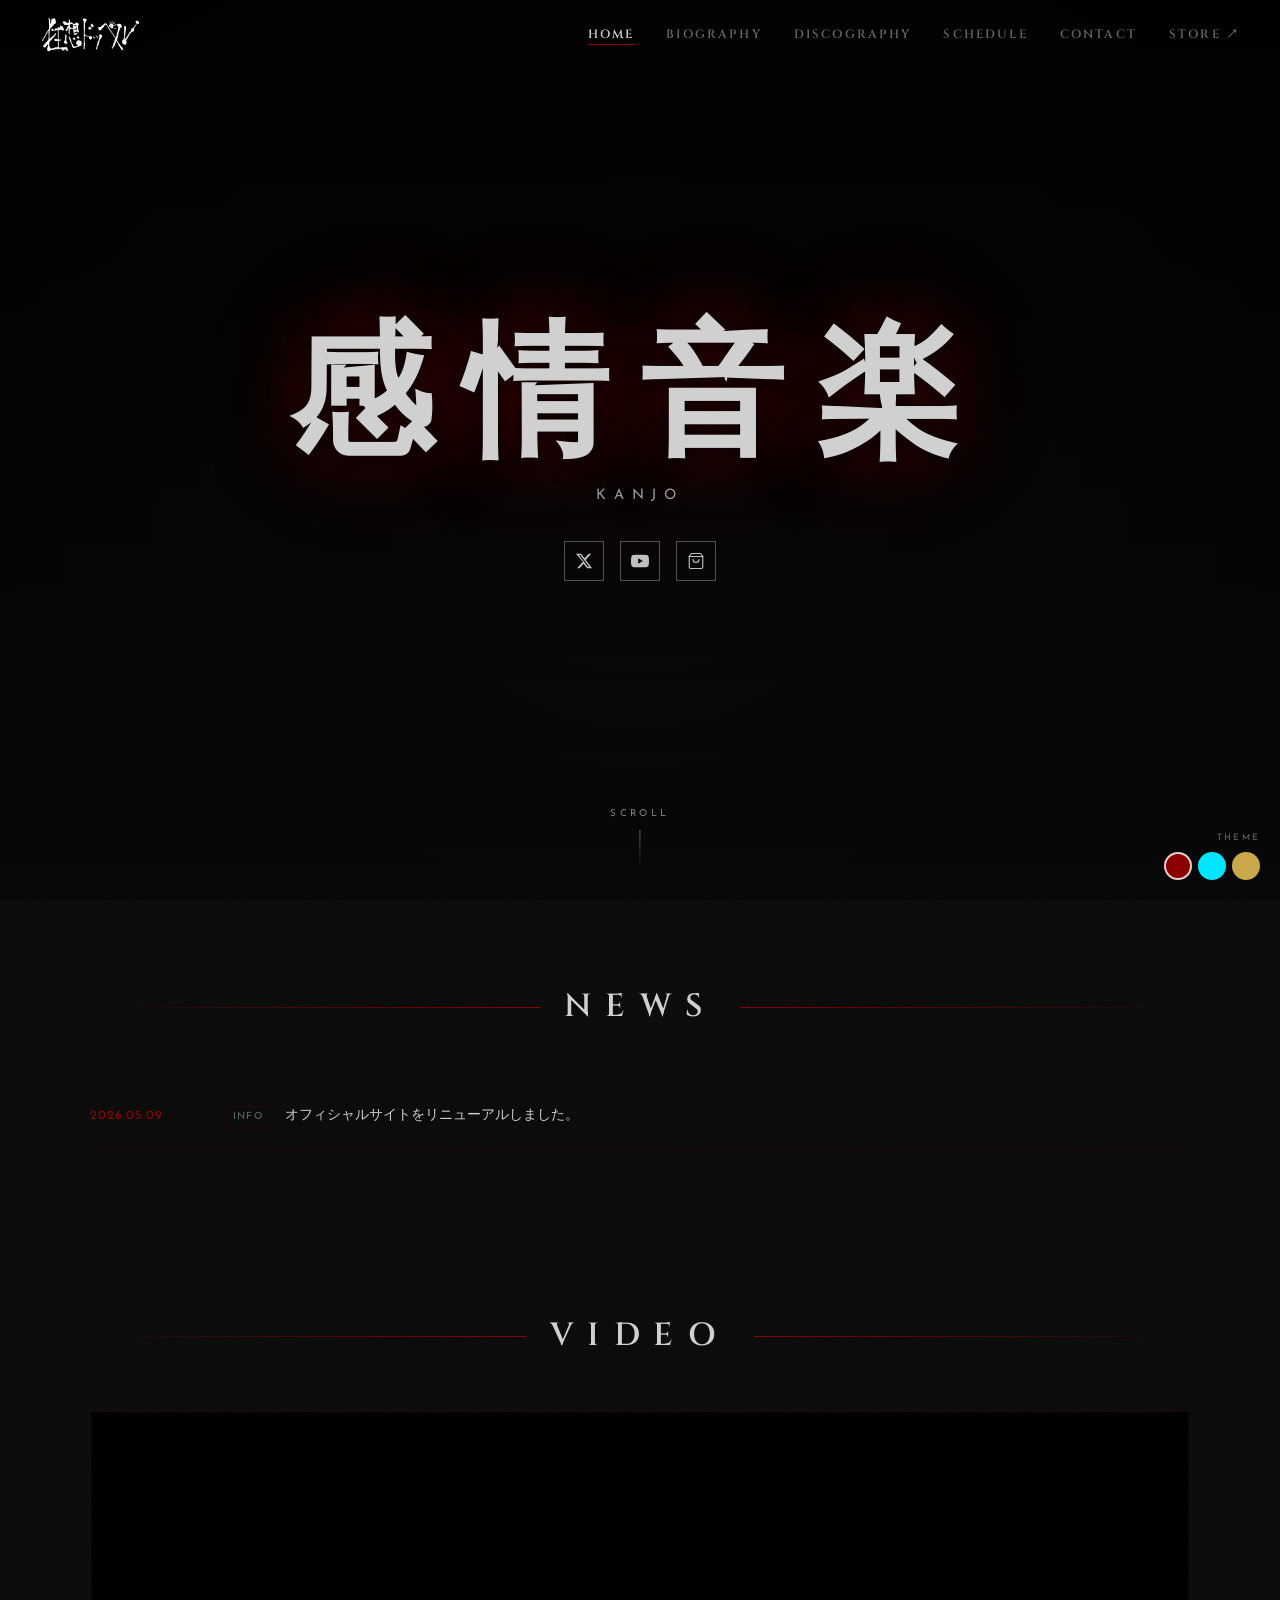
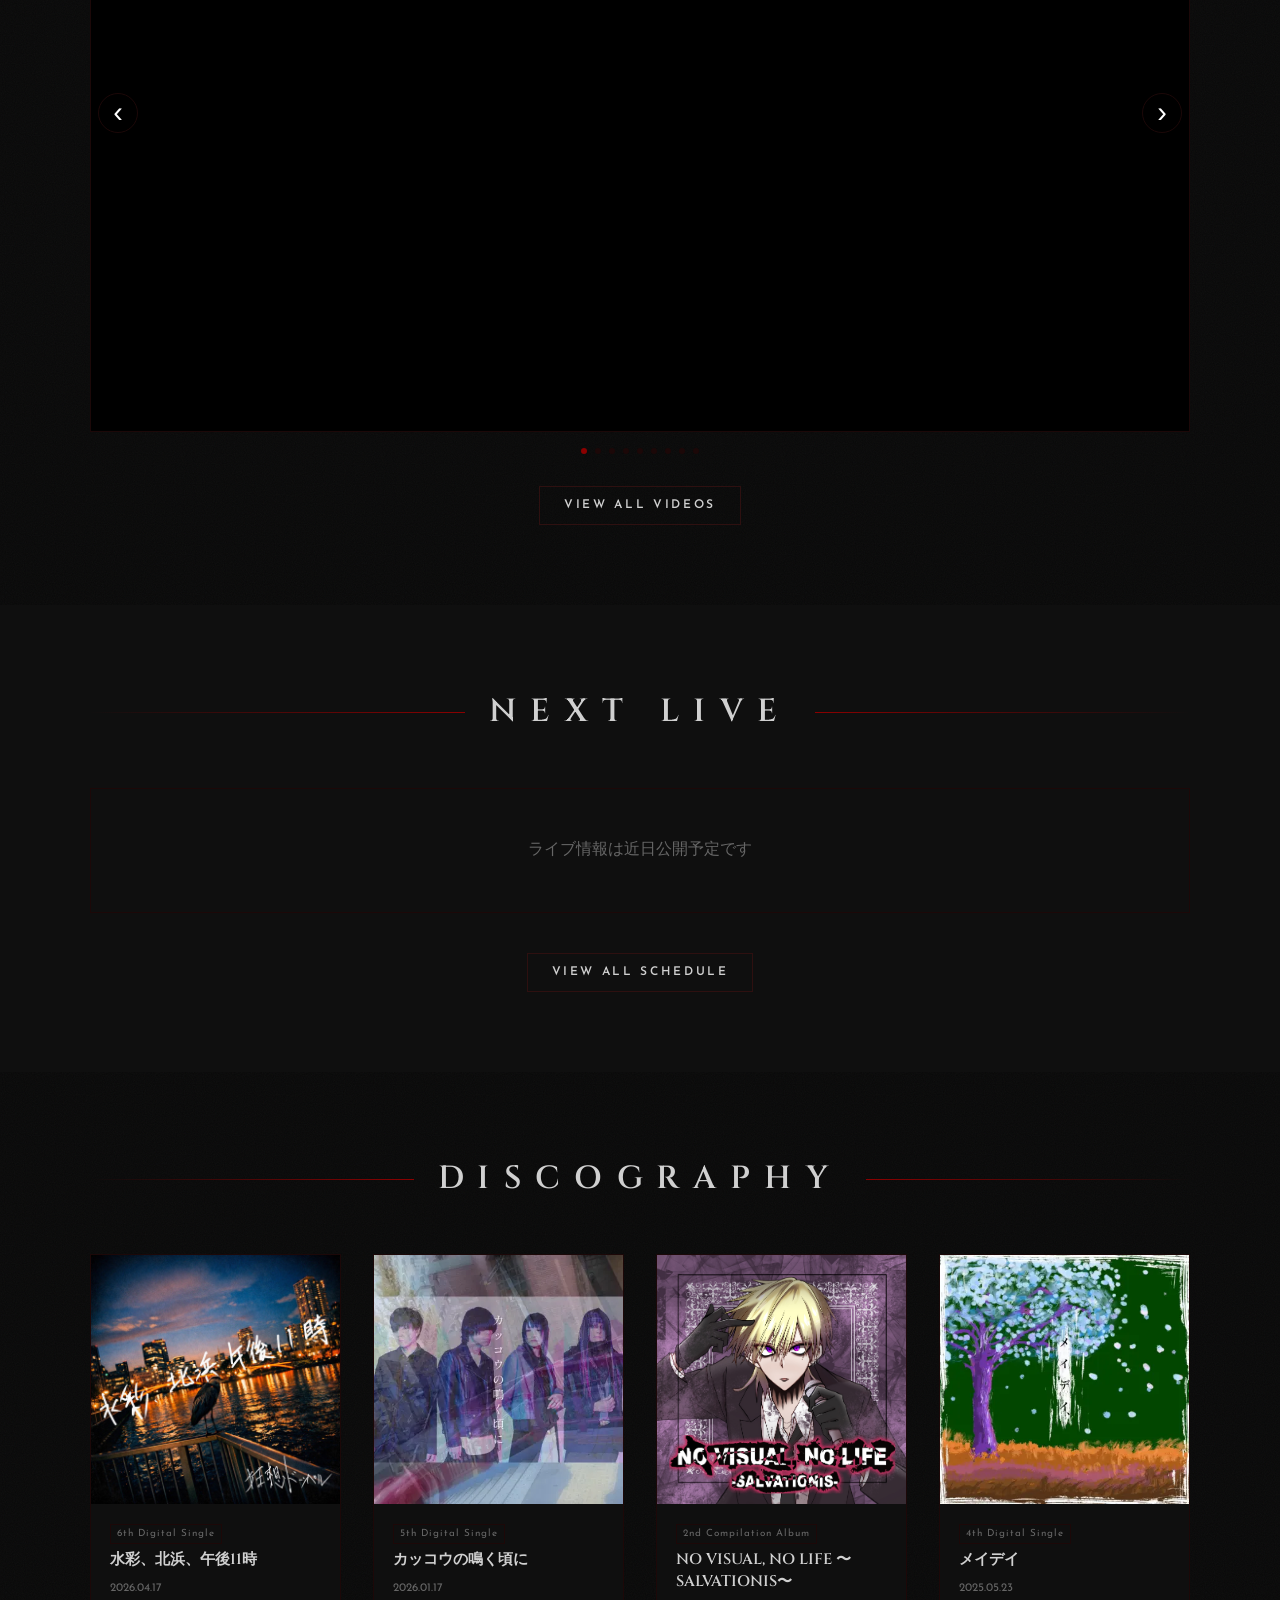
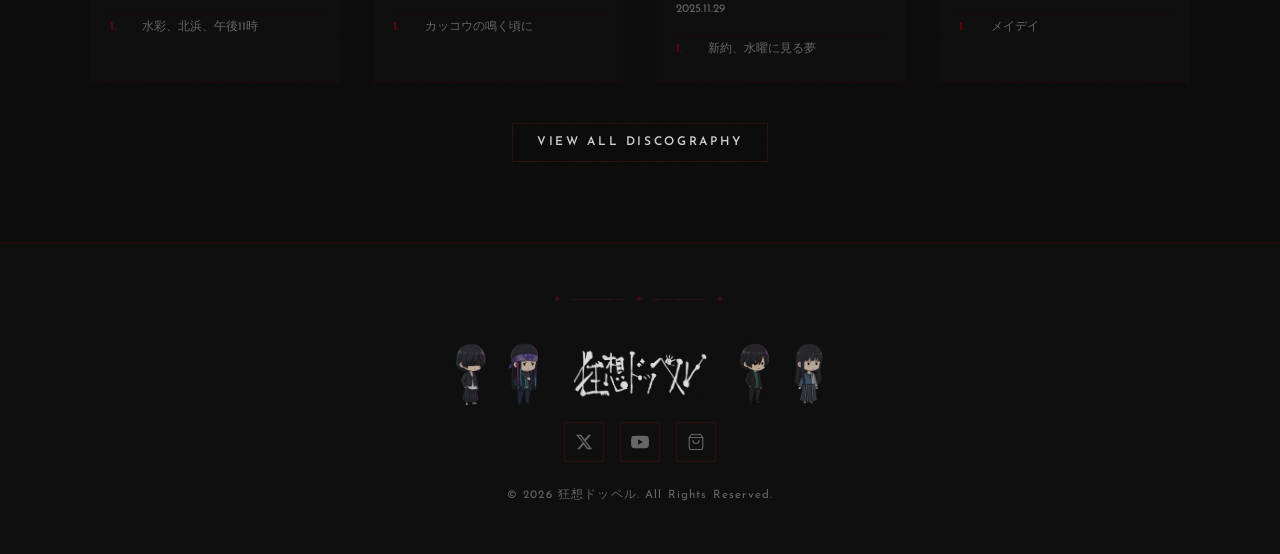
==== index.html @ 442be327 "SEO: improve meta tags, add canonical/OG/JSON-LD, create robots.txt - Improve meta description on al" ====
<!DOCTYPE html>
<html lang="ja">
<head>
  <meta charset="UTF-8">
  <meta name="viewport" content="width=device-width, initial-scale=1.0">
  <meta name="description" content="狂想ドッペル（きょうそうどっぺる）オフィシャルサイト。大阪・関西を中心に活動する感情音楽バンド。最新ライブ情報・ディスコグラフィーはこちら。">
  <title>狂想ドッペル | Official Website - 感情音楽バンド</title>
  <link rel="canonical" href="https://kyoso-doppel.com/">
  <meta property="og:title" content="狂想ドッペル | Official Website - 感情音楽バンド">
  <meta property="og:description" content="狂想ドッペル（きょうそうどっぺる）オフィシャルサイト。大阪・関西を中心に活動する感情音楽バンド。最新ライブ情報・ディスコグラフィーはこちら。">
  <meta property="og:type" content="website">
  <meta property="og:url" content="https://kyoso-doppel.com/">
  <meta property="og:image" content="https://kyoso-doppel.com/images/og-image.jpg">
  <meta property="og:locale" content="ja_JP">
  <meta property="og:site_name" content="狂想ドッペル Official Website">
  <meta name="twitter:card" content="summary_large_image">
  <meta name="twitter:title" content="狂想ドッペル | Official Website - 感情音楽バンド">
  <meta name="twitter:description" content="狂想ドッペル（きょうそうどっぺる）オフィシャルサイト。大阪・関西を中心に活動する感情音楽バンド。最新ライブ情報・ディスコグラフィーはこちら。">
  <meta name="twitter:image" content="https://kyoso-doppel.com/images/og-image.jpg">
  <meta name="twitter:site" content="@kyoso_doppel">
  <meta name="google-site-verification" content="fE000UkVXZzDQfR9ErUdTKUqdVIrj-wkFT3vL7Ywkmw">
  <script type="application/ld+json">
  {
    "@context": "https://schema.org",
    "@type": "MusicGroup",
    "name": "狂想ドッペル",
    "alternateName": "Kyoso Doppel",
    "url": "https://kyoso-doppel.com/",
    "description": "大阪・関西を中心に活動する感情音楽バンド",
    "genre": ["感情音楽", "ロック", "バンド"],
    "image": "https://kyoso-doppel.com/images/og-image.jpg",
    "sameAs": [
      "https://x.com/kyoso_doppel",
      "https://www.youtube.com/@kyoso-doppel",
      "https://dedshop.base.shop/"
    ],
    "member": [
      {
        "@type": "OrganizationRole",
        "member": { "@type": "Person", "name": "ハルタ コウヘイ" },
        "roleName": "Vocals"
      },
      {
        "@type": "OrganizationRole",
        "member": { "@type": "Person", "name": "I.N.O" },
        "roleName": "Guitar"
      },
      {
        "@type": "OrganizationRole",
        "member": { "@type": "Person", "name": "那々" },
        "roleName": "Bass"
      },
      {
        "@type": "OrganizationRole",
        "member": { "@type": "Person", "name": "Riku" },
        "roleName": "Drums"
      }
    ]
  }
  </script>
  <!--
    ■ テーマ変更方法
      下の <link id="theme-stylesheet"> の href を変更してください
      Theme A ゴシック(赤):   css/theme-gothic.css
      Theme B サイバー(青):   css/theme-cyber.css
      Theme C エレガント(金): css/theme-elegant.css
      ※ 右下の●●●ボタンでもプレビューできます（確認後は削除可）
  -->
  <link rel="stylesheet" href="css/base.css">
  <link rel="stylesheet" href="css/theme-gothic.css" id="theme-stylesheet">
</head>
<body>

  <!-- ナビゲーション -->
  <header class="site-header">
    <nav class="nav">
      <div class="nav__logo">
        <a href="index.html">
          <img src="images/logo/logo.png" alt="狂想ドッペル" class="nav__logo-img">
        </a>
      </div>
      <button class="nav__toggle" aria-label="メニューを開く">
        <span></span><span></span><span></span>
      </button>
      <ul class="nav__menu">
        <li><a href="index.html"            class="nav__link">HOME</a></li>
        <li><a href="biography.html"        class="nav__link">BIOGRAPHY</a></li>
        <li><a href="discography.html"      class="nav__link">DISCOGRAPHY</a></li>
        <li><a href="schedule.html"         class="nav__link">SCHEDULE</a></li>
        <li><a href="contact.html"          class="nav__link">CONTACT</a></li>
        <li><a href="https://dedshop.base.shop/" class="nav__link" target="_blank" rel="noopener">STORE ↗</a></li>
      </ul>
    </nav>
  </header>

  <!-- モバイルメニュー -->
  <div id="nav-overlay" class="nav__overlay">
    <a href="index.html"            class="nav__link">HOME</a>
    <a href="biography.html"        class="nav__link">BIOGRAPHY</a>
    <a href="discography.html"      class="nav__link">DISCOGRAPHY</a>
    <a href="schedule.html"         class="nav__link">SCHEDULE</a>
    <a href="contact.html"          class="nav__link">CONTACT</a>
    <a href="https://dedshop.base.shop/" class="nav__link" target="_blank" rel="noopener">STORE ↗</a>
  </div>

  <main>

    <section class="hero">
      <div class="hero__bg" style="--hero-gradient-opacity: 0.7;">
        <!-- ★ ヒーロー動画: images/video/ に hero.mp4 を配置すると自動再生されます -->
        <video class="hero__video"
               autoplay muted loop playsinline>
          <source src="images/video/hero.mp4" type="video/mp4">
        </video>
      </div>
      <div class="hero__content">
        <h1 class="hero__title">感情音楽</h1>
        <p class="hero__subtitle">KANJO</p>
        <div class="hero__sns">
          <a href="https://x.com/kyoso_doppel" target="_blank" rel="noopener" class="sns-link" aria-label="X (Twitter)">
            <svg xmlns="http://www.w3.org/2000/svg" viewBox="0 0 24 24" fill="currentColor">
              <path d="M18.244 2.25h3.308l-7.227 8.26 8.502 11.24H16.17l-4.714-6.231-5.401 6.231H2.747l7.73-8.835L1.254 2.25H8.08l4.713 6.231zm-1.161 17.52h1.833L7.084 4.126H5.117z"/>
            </svg>
          </a>
          <a href="https://www.youtube.com/@kyoso-doppel" target="_blank" rel="noopener" class="sns-link" aria-label="YouTube">
            <svg xmlns="http://www.w3.org/2000/svg" viewBox="0 0 24 24" fill="currentColor">
              <path d="M23.498 6.186a3.016 3.016 0 00-2.122-2.136C19.505 3.545 12 3.545 12 3.545s-7.505 0-9.377.505A3.017 3.017 0 00.502 6.186C0 8.07 0 12 0 12s0 3.93.502 5.814a3.016 3.016 0 002.122 2.136c1.871.505 9.376.505 9.376.505s7.505 0 9.377-.505a3.015 3.015 0 002.122-2.136C24 15.93 24 12 24 12s0-3.93-.502-5.814zM9.545 15.568V8.432L15.818 12l-6.273 3.568z"/>
            </svg>
          </a>
          <a href="https://dedshop.base.shop/" target="_blank" rel="noopener" class="sns-link" aria-label="STORE">
            <svg xmlns="http://www.w3.org/2000/svg" viewBox="0 0 24 24" fill="none" stroke="currentColor" stroke-width="1.5" stroke-linecap="round" stroke-linejoin="round">
              <path d="M6 2L3 6v14a2 2 0 002 2h14a2 2 0 002-2V6l-3-4z"/><line x1="3" y1="6" x2="21" y2="6"/><path d="M16 10a4 4 0 01-8 0"/>
            </svg>
          </a>
        </div>
      </div>
      <div class="hero__scroll" aria-hidden="true">
        <span>SCROLL</span>
        <div class="hero__scroll-line"></div>
      </div>
    </section>

    <!-- NEWS -->
    <section class="section news">
      <div class="container">
        <h2 class="section__title">NEWS</h2>
        <div class="news__list">
          <!-- ニュース追加: 下のブロックをコピーして追記してください -->
          <div class="news__item fade-in">
            <div class="news__date">2026.05.09</div>
            <div>
              <span class="news__category">INFO</span>
              <span class="news__text">オフィシャルサイトをリニューアルしました。</span>
            </div>
          </div>
          <!-- /ニュース -->
        </div>
      </div>
    </section>

    <!-- VIDEO -->
    <section class="section">
      <div class="container">
        <h2 class="section__title">VIDEO</h2>
        <div id="home-video-content"></div>
      </div>
    </section>

    <!-- NEXT LIVE -->
    <section class="section" style="background:var(--color-bg-2)">
      <div class="container">
        <h2 class="section__title">NEXT LIVE</h2>
        <div id="next-live-content">
          <div class="next-live__empty">読み込み中...</div>
        </div>
        <div style="text-align:center;margin-top:2.5rem">
          <a href="schedule.html" class="btn btn--outline">VIEW ALL SCHEDULE</a>
        </div>
      </div>
    </section>

    <!-- DISCOGRAPHY -->
    <section class="section" id="home-disc-section">
      <div class="container">
        <h2 class="section__title">DISCOGRAPHY</h2>
        <div id="home-discography-content"></div>
      </div>
    </section>

  </main>

  <!-- フッター -->
  <footer class="site-footer">
    <div class="container">
      <div class="footer__logo-row">
        <div class="footer__members-left">
          <img src="images/icon/Vo.png" alt="ハルタ コウヘイ" class="footer__member-icon">
          <img src="images/icon/Gu.png" alt="I.N.O" class="footer__member-icon">
        </div>
        <div class="footer__logo">
          <a href="index.html">
            <img src="images/logo/logo.png" alt="狂想ドッペル" class="footer__logo-img">
          </a>
        </div>
        <div class="footer__members-right">
          <img src="images/icon/Ba.png" alt="那々" class="footer__member-icon">
          <img src="images/icon/Dr.png" alt="Riku" class="footer__member-icon">
        </div>
      </div>
      <div class="footer__sns">
        <a href="https://x.com/kyoso_doppel" target="_blank" rel="noopener" class="sns-link" aria-label="X (Twitter)">
          <svg xmlns="http://www.w3.org/2000/svg" viewBox="0 0 24 24" fill="currentColor">
            <path d="M18.244 2.25h3.308l-7.227 8.26 8.502 11.24H16.17l-4.714-6.231-5.401 6.231H2.747l7.73-8.835L1.254 2.25H8.08l4.713 6.231zm-1.161 17.52h1.833L7.084 4.126H5.117z"/>
          </svg>
        </a>
        <a href="https://www.youtube.com/@kyoso-doppel" target="_blank" rel="noopener" class="sns-link" aria-label="YouTube">
          <svg xmlns="http://www.w3.org/2000/svg" viewBox="0 0 24 24" fill="currentColor">
            <path d="M23.498 6.186a3.016 3.016 0 00-2.122-2.136C19.505 3.545 12 3.545 12 3.545s-7.505 0-9.377.505A3.017 3.017 0 00.502 6.186C0 8.07 0 12 0 12s0 3.93.502 5.814a3.016 3.016 0 002.122 2.136c1.871.505 9.376.505 9.376.505s7.505 0 9.377-.505a3.015 3.015 0 002.122-2.136C24 15.93 24 12 24 12s0-3.93-.502-5.814zM9.545 15.568V8.432L15.818 12l-6.273 3.568z"/>
          </svg>
        </a>
        <a href="https://dedshop.base.shop/" target="_blank" rel="noopener" class="sns-link" aria-label="STORE">
          <svg xmlns="http://www.w3.org/2000/svg" viewBox="0 0 24 24" fill="none" stroke="currentColor" stroke-width="1.5" stroke-linecap="round" stroke-linejoin="round">
            <path d="M6 2L3 6v14a2 2 0 002 2h14a2 2 0 002-2V6l-3-4z"/><line x1="3" y1="6" x2="21" y2="6"/><path d="M16 10a4 4 0 01-8 0"/>
          </svg>
        </a>
      </div>
      <p class="footer__copy">&copy; 2026 狂想ドッペル. All Rights Reserved.</p>
    </div>
  </footer>

  <!-- テーマ切替（確認用 / 本番では削除可） -->
  <div class="theme-switcher" title="テーマプレビュー切替">
    <div class="theme-switcher__label">THEME</div>
    <div class="theme-switcher__buttons">
      <button class="theme-btn theme-btn--gothic active" data-theme="gothic"  title="A: Gothic"></button>
      <button class="theme-btn theme-btn--cyber"         data-theme="cyber"   title="B: Cyber"></button>
      <button class="theme-btn theme-btn--elegant"       data-theme="elegant" title="C: Elegant"></button>
    </div>
  </div>

  <!-- フライヤー拡大表示 -->
  <div class="lightbox" id="lightbox" role="dialog" aria-modal="true" aria-label="フライヤー拡大">
    <button class="lightbox__close" id="lightbox-close" aria-label="閉じる">&times;</button>
    <img class="lightbox__img" id="lightbox-img" src="" alt="フライヤー">
  </div>

  <script src="data/config.js"></script>
  <script src="data/schedule.js"></script>
  <script src="data/discography.js"></script>
  <script src="js/main.js"></script>
  <script src="js/schedule.js"></script>
  <script src="js/discography.js"></script>
  <script src="js/home.js"></script>
</body>
</html>
---- css/base.css ----
/* ==========================================
   BASE CSS — Structure & Layout
   色・フォントはtheme-*.cssで定義
   ========================================== */

*, *::before, *::after { box-sizing: border-box; margin: 0; padding: 0; }

html { scroll-behavior: smooth; font-size: 16px; }

body {
  font-family: var(--font-body);
  background-color: var(--color-bg);
  color: var(--color-text);
  line-height: 1.7;
  min-height: 100vh;
  overflow-x: hidden;
}

img { max-width: 100%; height: auto; display: block; }
a { color: inherit; text-decoration: none; }
ul { list-style: none; }

/* ---- Layout ---- */
.container { width: 90%; max-width: 1100px; margin-inline: auto; }
.section { padding: 80px 0; }

/* ---- Fade-in animation ---- */
.fade-in { opacity: 0; transform: translateY(20px); transition: opacity 0.6s ease, transform 0.6s ease; }
.fade-in.visible { opacity: 1; transform: translateY(0); }

/* ---- Navigation ---- */
.site-header {
  position: fixed; top: 0; left: 0; width: 100%; z-index: 100;
  transition: background-color 0.4s ease, border-color 0.4s ease;
}
.site-header.scrolled {
  background-color: var(--color-nav-bg);
  backdrop-filter: blur(12px);
  -webkit-backdrop-filter: blur(12px);
  border-bottom: 1px solid var(--color-border);
}

.nav {
  display: flex; align-items: center; justify-content: space-between;
  height: 70px; padding: 0 40px;
}

.nav__logo a {
  font-family: var(--font-heading);
  font-size: 1.3rem;
  font-weight: var(--font-heading-weight, 700);
  color: var(--color-text);
  letter-spacing: 0.12em;
  transition: color 0.3s;
  display: flex; align-items: center;
}
.nav__logo a:hover { color: var(--color-accent); }

/* ロゴ画像 (images/logo/logo.png を配置すると自動適用) */
.nav__logo-img {
  height: 38px; width: auto; display: block;
  transition: opacity 0.3s;
  filter: var(--logo-filter, none);
}
.nav__logo a:hover .nav__logo-img { opacity: 0.8; }

.footer__logo-img {
  height: 52px; width: auto;
  display: block; margin-inline: auto;
  filter: var(--logo-filter, none);
  opacity: 0.85;
  transition: opacity 0.3s;
}
.footer__logo-img:hover { opacity: 1; }

/* バイオグラフィ アー写 */
.biography__photo {
  width: 100%; max-width: 680px;
  margin: 0 auto 3.5rem;
  border: 1px solid var(--color-border);
  overflow: hidden;
  position: relative;
}
.biography__photo img { width: 100%; display: block; }

.nav__menu { display: flex; gap: 2rem; align-items: center; }

.nav__link {
  font-family: var(--font-nav, var(--font-body));
  font-size: 0.75rem;
  font-weight: 600;
  letter-spacing: 0.18em;
  text-transform: uppercase;
  color: var(--color-text-muted);
  transition: color 0.3s;
  position: relative;
  padding-bottom: 3px;
}
.nav__link::after {
  content: ''; position: absolute; bottom: 0; left: 0;
  width: 0; height: 1px;
  background-color: var(--color-accent);
  transition: width 0.3s ease;
}
.nav__link:hover,
.nav__link.active { color: var(--color-text); }
.nav__link:hover::after,
.nav__link.active::after { width: 100%; }

/* Hamburger */
.nav__toggle {
  display: none; flex-direction: column; gap: 5px;
  background: none; border: none; cursor: pointer; padding: 8px;
}
.nav__toggle span {
  display: block; width: 24px; height: 1px;
  background-color: var(--color-text);
  transition: all 0.3s ease;
}
.nav__toggle.active span:nth-child(1) { transform: translateY(6px) rotate(45deg); }
.nav__toggle.active span:nth-child(2) { opacity: 0; }
.nav__toggle.active span:nth-child(3) { transform: translateY(-6px) rotate(-45deg); }

/* Mobile overlay */
.nav__overlay {
  display: none; position: fixed; inset: 0;
  background-color: var(--color-bg); z-index: 90;
  flex-direction: column; align-items: center; justify-content: center; gap: 2.5rem;
}
.nav__overlay.open { display: flex; }
.nav__overlay .nav__link { font-size: 1.4rem; letter-spacing: 0.25em; color: var(--color-text); }

/* ---- Hero ---- */
.hero {
  position: relative; height: 100vh; min-height: 600px;
  display: flex; align-items: center; justify-content: center; overflow: hidden;
}
/* hero__bg: グラデーションの上にアー写を重ねる。
   images/artists/hero.jpg を配置したら style属性のコメントを外してください（index.html参照）*/
.hero__bg {
  position: absolute; inset: 0;
  background-color: var(--color-bg);
  background-size: 100% auto; background-position: center top;
  background-repeat: no-repeat;
  z-index: 0;
}
/* ヒーロー動画 */
.hero__video {
  position: absolute;
  top: 0; left: 0; right: 0; bottom: 0;
  width: 100%; height: 100%;
  object-fit: cover;
  object-position: center top;
}

.hero__bg::before {
  content: ''; position: absolute; inset: 0;
  background: var(--hero-bg);  /* テーマのグラデーション（画像なし時に表示） */
  opacity: var(--hero-gradient-opacity, 1);
  z-index: 1;
}
.hero__bg::after {
  content: ''; position: absolute; inset: 0;
  background: var(--hero-overlay);
  z-index: 2;
}

.hero__content { position: relative; z-index: 3; text-align: center; }
.hero__scroll  { z-index: 3; }

.hero__title {
  font-family: var(--font-heading);
  font-size: clamp(3.5rem, 12vw, 9rem);
  font-weight: var(--font-heading-weight, 700);
  letter-spacing: var(--hero-title-spacing, 0.2em);
  line-height: 1.1; color: var(--color-text);
  margin-bottom: 0.4rem;
}
.hero__subtitle {
  font-size: clamp(0.65rem, 2vw, 0.9rem);
  letter-spacing: 0.55em; text-transform: uppercase;
  color: rgba(255,255,255,0.6); margin-bottom: 2rem;
}
.hero__sns { display: flex; gap: 1rem; justify-content: center; margin-top: 2rem; }

/* ヒーロー内のSNSアイコン: 背景の明暗によらず白系で確保 */
.hero__sns .sns-link {
  color: rgba(255,255,255,0.75);
  border-color: rgba(255,255,255,0.3);
}
.hero__sns .sns-link:hover {
  color: var(--color-accent);
  border-color: var(--color-accent);
}

.hero__scroll {
  position: absolute; bottom: 30px; left: 50%; transform: translateX(-50%);
  display: flex; flex-direction: column; align-items: center; gap: 8px;
  color: rgba(255,255,255,0.5); font-size: 0.6rem; letter-spacing: 0.35em; text-transform: uppercase;
}
.hero__scroll-line {
  width: 1px; height: 40px;
  background: linear-gradient(to bottom, var(--color-text-muted), transparent);
  animation: scrollLine 1.6s ease-in-out infinite;
}
@keyframes scrollLine {
  0%, 100% { opacity: 1; transform: scaleY(1) translateY(0); }
  50% { opacity: 0.2; transform: scaleY(0.4) translateY(-10px); }
}

/* ---- Page Hero (sub pages) ---- */
.page-hero {
  height: 40vh; min-height: 280px;
  display: flex; align-items: flex-end; padding-bottom: 40px;
  position: relative; overflow: hidden;
}
.page-hero__bg {
  position: absolute; inset: 0; z-index: 0;
  background-color: var(--color-bg);
  background-size: cover; background-position: center top;
}
.page-hero__bg::before {
  content: ''; position: absolute; inset: 0;
  background: var(--hero-bg); opacity: var(--hero-gradient-opacity, 1);
}
.page-hero__bg::after { content: ''; position: absolute; inset: 0; background: var(--hero-overlay); }
.page-hero__content {
  position: relative; z-index: 1;
  width: 90%; max-width: 1100px; margin-inline: auto;
}
.page-title {
  font-family: var(--font-heading);
  font-size: clamp(2rem, 6vw, 4rem);
  font-weight: var(--font-heading-weight, 700);
  letter-spacing: 0.35em; text-transform: uppercase; color: var(--color-text);
}

/* ---- Section Titles ---- */
.section__title {
  font-family: var(--font-heading);
  font-size: clamp(1.3rem, 3.5vw, 2rem);
  font-weight: var(--font-heading-weight, 700);
  letter-spacing: var(--section-title-spacing, 0.35em);
  text-transform: uppercase; color: var(--color-text);
  margin-bottom: 3rem;
  display: flex; align-items: center; gap: 1.5rem; justify-content: center;
}
.section__title::before,
.section__title::after {
  content: ''; flex: 1; height: 1px;
  background: linear-gradient(to right, transparent, var(--color-border-light, var(--color-border)));
}
.section__title::after {
  background: linear-gradient(to left, transparent, var(--color-border-light, var(--color-border)));
}

/* ---- SNS Links ---- */
.sns-link {
  display: inline-flex; align-items: center; justify-content: center;
  width: 40px; height: 40px;
  border: 1px solid var(--color-border-light, var(--color-border));
  color: var(--color-text-muted);
  transition: all 0.3s ease;
}
.sns-link:hover { color: var(--color-accent); border-color: var(--color-accent); }
.sns-link svg { width: 18px; height: 18px; }

/* ---- Buttons ---- */
.btn {
  display: inline-block; padding: 0.7em 2em;
  font-family: var(--font-body); font-size: 0.75rem;
  font-weight: 600; letter-spacing: 0.22em; text-transform: uppercase;
  cursor: pointer; transition: all 0.3s ease; border: none;
}
.btn--accent {
  background-color: var(--color-accent); color: var(--color-btn-text, #000);
}
.btn--accent:hover {
  background-color: var(--color-accent-light, var(--color-accent));
  transform: translateY(-2px);
}
.btn--outline {
  background-color: transparent; color: var(--color-text);
  border: 1px solid var(--color-border-light, var(--color-border));
}
.btn--outline:hover {
  background-color: var(--color-accent); border-color: var(--color-accent);
  color: var(--color-btn-text, #000); transform: translateY(-2px);
}

/* ---- News ---- */
.news__list { display: flex; flex-direction: column; }
.news__item {
  display: grid; grid-template-columns: 110px 1fr;
  gap: 1.5rem; align-items: baseline;
  padding: 1.2rem 0; border-bottom: 1px solid var(--color-border);
  transition: padding-left 0.3s, border-color 0.3s;
}
.news__item:hover { padding-left: 0.5rem; border-bottom-color: var(--color-accent); }
.news__date { font-size: 0.78rem; letter-spacing: 0.08em; color: var(--color-accent); white-space: nowrap; }
.news__category {
  display: inline-block; font-size: 0.62rem; letter-spacing: 0.12em; text-transform: uppercase;
  border: 1px solid var(--color-border); padding: 2px 8px;
  color: var(--color-text-muted); margin-right: 0.5rem;
}
.news__text { font-size: 0.88rem; }

/* ---- Next Live ---- */
.next-live__card {
  border: 1px solid var(--color-border); padding: 2rem;
  background: var(--color-bg-2);
  transition: border-color 0.3s;
}
.next-live__card:hover { border-color: var(--color-accent); }
.next-live__date { font-family: var(--font-heading); font-size: 1.6rem; color: var(--color-accent); margin-bottom: 0.4rem; }
.next-live__title { font-size: 1.1rem; font-weight: 600; margin-bottom: 0.3rem; }
.next-live__venue { font-size: 0.88rem; color: var(--color-text-muted); }
.next-live__empty {
  color: var(--color-text-muted); text-align: center;
  padding: 3rem; border: 1px solid var(--color-border);
}

/* ---- Next Live Slider ---- */
.nl-slider { position: relative; overflow: hidden; max-width: 560px; margin: 0 auto; }
.nl-slider__track { display: flex; transition: transform 0.4s ease; }
.nl-slider__track .next-live__card { min-width: 100%; flex-shrink: 0; box-sizing: border-box; }
.next-live__flyer-wrap { text-align: center; margin-bottom: 1.2rem; }
.nl-slider__btn {
  position: absolute; top: 40%; transform: translateY(-50%);
  background: var(--color-bg); border: 1px solid var(--color-border);
  color: var(--color-text); font-size: 1.8rem; line-height: 1;
  width: 36px; height: 36px; border-radius: 50%;
  cursor: pointer; z-index: 2; display: flex; align-items: center; justify-content: center;
  transition: opacity 0.2s, border-color 0.2s;
}
.nl-slider__btn:hover { border-color: var(--color-accent); }
.nl-slider__btn:disabled { opacity: 1; cursor: pointer; }
.nl-slider__btn--prev { left: -18px; }
.nl-slider__btn--next { right: -18px; }
.nl-slider__dots { display: flex; justify-content: center; gap: 0.5rem; margin-top: 1.2rem; }
.nl-slider__dot { width: 6px; height: 6px; border-radius: 50%; background: var(--color-border); transition: background 0.3s; cursor: pointer; }
.nl-slider__dot.active { background: var(--color-accent); }

/* ---- Disc Home Slider (mobile only) ---- */
.dhs { display: none; position: relative; overflow: hidden; }
.dhs__track { display: flex; transition: transform 0.4s ease; }
.dhs__slide { min-width: 100%; flex-shrink: 0; box-sizing: border-box; padding: 0 0.5rem; }
.dhs__btn {
  position: absolute; top: 40%; transform: translateY(-50%);
  background: var(--color-bg); border: 1px solid var(--color-border);
  color: var(--color-text); font-size: 1.8rem; line-height: 1;
  width: 36px; height: 36px; border-radius: 50%;
  cursor: pointer; z-index: 2; display: flex; align-items: center; justify-content: center;
  transition: opacity 0.2s, border-color 0.2s;
}
.dhs__btn:hover { border-color: var(--color-accent); }
.dhs__btn--prev { left: -18px; }
.dhs__btn--next { right: -18px; }
.dhs__dots { display: flex; justify-content: center; gap: 0.5rem; margin-top: 1rem; }
.dhs__dot { width: 6px; height: 6px; border-radius: 50%; background: var(--color-border); transition: background 0.3s; cursor: pointer; }
.dhs__dot.active { background: var(--color-accent); }

/* ---- Schedule ---- */
.schedule-section { margin-bottom: 4rem; }
.schedule-section__title {
  font-size: 0.72rem; letter-spacing: 0.35em; text-transform: uppercase;
  color: var(--color-text-muted); margin-bottom: 1.5rem;
  padding-bottom: 0.5rem; border-bottom: 1px solid var(--color-border);
}
.schedule-list { display: flex; flex-direction: column; }
.schedule-year {
  font-family: var(--font-heading);
  font-size: 0.8rem; letter-spacing: 0.3em;
  color: var(--color-accent);
  padding: 1.2rem 0 0.6rem;
  margin-top: 0.5rem;
  border-top: 1px solid var(--color-border);
  position: sticky;
  top: 70px;
  z-index: 10;
  background: var(--color-bg);
}
.schedule-year:first-child { border-top: none; margin-top: 0; }
.schedule-item {
  display: grid; grid-template-columns: 90px 1fr auto;
  gap: 1.5rem; align-items: start;
  padding: 1.5rem 0; border-bottom: 1px solid var(--color-border);
  transition: background 0.3s, padding 0.3s;
}
.schedule-item:hover { background: var(--color-bg-2); padding-left: 1rem; padding-right: 1rem; margin: 0 -1rem; }
.schedule-item.past { opacity: 0.7; }

.schedule-date { text-align: center; }
.schedule-date__month { font-size: 0.65rem; letter-spacing: 0.1em; text-transform: uppercase; color: var(--color-text-muted); }
.schedule-date__day { font-family: var(--font-heading); font-size: 2.2rem; color: var(--color-accent); line-height: 1; }
.schedule-date__weekday { font-size: 0.65rem; color: var(--color-text-muted); }

.schedule-info__title { font-weight: 600; font-size: 1rem; margin-bottom: 0.25rem; }
.schedule-info__venue { font-size: 0.85rem; color: var(--color-text-muted); margin-bottom: 0.5rem; }
.schedule-info__details { font-size: 0.78rem; color: var(--color-text-muted); display: flex; flex-direction: column; gap: 0.2rem; }
.schedule-info__price { font-size: 0.78rem; color: var(--color-text-muted); margin-top: 0.25rem; }
.schedule-info__note  { font-size: 0.75rem; color: var(--color-text-muted); margin-top: 0.4rem; opacity: 0.8; }
.schedule-info__drink { font-size: 0.75rem; color: var(--color-text-muted); margin-top: 0.15rem; opacity: 0.8; }

.schedule-actions { display: flex; flex-direction: column; gap: 0.75rem; align-items: flex-end; }
.schedule-actions__btns { display: flex; flex-direction: column; gap: 0.5rem; align-items: flex-end; }
.schedule-flyer {
  width: 100px; height: auto;
  border: 1px solid var(--color-border);
  cursor: zoom-in;
  transition: transform 0.3s, border-color 0.3s;
}
.schedule-flyer:hover { transform: scale(1.05); border-color: var(--color-accent); }

.next-live__flyer {
  width: 160px; height: auto;
  float: right; margin: 0 0 1rem 1.5rem;
}

/* ---- YouTube embed ---- */
.video-embed {
  position: relative;
  width: 100%; padding-top: 56.25%; /* 16:9 */
  border: 1px solid var(--color-border);
  background: #000;
}
.video-embed iframe {
  position: absolute;
  top: 0; left: 0;
  width: 100%; height: 100%;
  border: 0;
}

/* ---- Video Slider ---- */
.video-slider { position: relative; overflow: hidden; }
.video-slider__track { display: flex; transition: transform 0.4s ease; }
.video-slider__slide { min-width: 100%; flex-shrink: 0; box-sizing: border-box; }
.video-slider__btn {
  position: absolute; top: calc(50% - 20px); transform: translateY(-50%);
  background: rgba(0,0,0,0.55); border: 1px solid var(--color-border);
  color: #fff; font-size: 1.8rem; line-height: 1;
  width: 40px; height: 40px; border-radius: 50%;
  cursor: pointer; z-index: 2;
  display: flex; align-items: center; justify-content: center;
  transition: background 0.2s;
}
.video-slider__btn:hover { background: rgba(0,0,0,0.85); }
.video-slider__btn--prev { left: 8px; }
.video-slider__btn--next { right: 8px; }
.video-slider__dots { display: flex; justify-content: center; gap: 0.5rem; margin-top: 1rem; }
.video-slider__dot { width: 6px; height: 6px; border-radius: 50%; background: var(--color-border); transition: background 0.3s; cursor: pointer; }
.video-slider__dot.active { background: var(--color-accent); }

/* ---- Lightbox ---- */
.lightbox {
  display: none;
  position: fixed; inset: 0; z-index: 200;
  background: rgba(0, 0, 0, 0.9);
  align-items: center; justify-content: center;
  cursor: zoom-out;
}
.lightbox.open { display: flex; animation: lbFadeIn 0.2s ease; }
@keyframes lbFadeIn { from { opacity: 0; } to { opacity: 1; } }

.lightbox__img {
  max-width: 90vw; max-height: 90vh;
  object-fit: contain;
  border: 1px solid var(--color-border-light, #333);
  cursor: default;
  animation: lbZoomIn 0.25s ease;
}
@keyframes lbZoomIn { from { transform: scale(0.92); opacity: 0; } to { transform: scale(1); opacity: 1; } }

.lightbox__close {
  position: absolute; top: 20px; right: 24px;
  background: none; border: none; cursor: pointer;
  color: #fff; font-size: 2rem; line-height: 1;
  opacity: 0.7; transition: opacity 0.2s;
}
.lightbox__close:hover { opacity: 1; }
.schedule-empty {
  text-align: center; padding: 3rem;
  color: var(--color-text-muted); border: 1px solid var(--color-border);
}
.ended-label { font-size: 0.68rem; letter-spacing: 0.12em; color: var(--color-text-muted); text-transform: uppercase; }

/* ---- Discography Modal ---- */
.disc-modal {
  display: none;
  position: fixed; inset: 0; z-index: 200;
  align-items: center; justify-content: center;
  padding: 20px;
}
.disc-modal.open { display: flex; }
.disc-modal__overlay {
  position: absolute; inset: 0;
  background: rgba(0,0,0,0.88);
  backdrop-filter: blur(6px);
  -webkit-backdrop-filter: blur(6px);
  cursor: pointer;
}
.disc-modal__box {
  position: relative; z-index: 1;
  background: var(--color-bg-2);
  border: 1px solid var(--color-border-light, var(--color-border));
  max-width: 760px; width: 100%;
  max-height: 90vh; overflow-y: auto;
  padding: 2.5rem;
  animation: discModalIn 0.22s ease;
}
@keyframes discModalIn {
  from { opacity: 0; transform: scale(0.96) translateY(12px); }
  to   { opacity: 1; transform: scale(1)    translateY(0); }
}
.disc-modal__close {
  position: absolute; top: 1rem; right: 1.2rem;
  background: none; border: none; cursor: pointer;
  color: var(--color-text-muted); font-size: 1.8rem; line-height: 1;
  transition: color 0.2s;
}
.disc-modal__close:hover { color: var(--color-accent); }
.disc-modal__inner {
  display: grid;
  grid-template-columns: 200px 1fr;
  gap: 2.5rem;
  align-items: start;
}
.disc-modal__cover img {
  width: 100%; display: block;
  border: 1px solid var(--color-border);
}
.disc-modal__cover-ph {
  width: 100%; aspect-ratio: 1;
  display: flex; align-items: center; justify-content: center;
  background: var(--color-bg-3, #111);
  border: 1px solid var(--color-border);
  color: var(--color-text-muted); font-size: 0.7rem; letter-spacing: 0.2em;
}
.disc-modal__label {
  font-size: 0.68rem; letter-spacing: 0.2em; text-transform: uppercase;
  color: var(--color-accent); margin-bottom: 0.6rem;
}
.disc-modal__title {
  font-family: var(--font-heading);
  font-size: clamp(1rem, 3vw, 1.5rem);
  font-weight: var(--font-heading-weight, 600);
  color: var(--color-text);
  line-height: 1.35; margin-bottom: 0.6rem;
}
.disc-modal__meta {
  font-size: 0.76rem; color: var(--color-text-muted);
  letter-spacing: 0.08em; margin-bottom: 1.5rem;
}
.disc-modal__tracks { border-top: 1px solid var(--color-border); margin-bottom: 1.5rem; }
.disc-modal__track-item {
  display: flex; gap: 0.75rem;
  padding: 0.45rem 0;
  border-bottom: 1px solid var(--color-border);
  font-size: 0.83rem; color: var(--color-text);
}
.disc-modal__track-num { color: var(--color-accent); min-width: 1.5em; text-align: right; }
.disc-modal__comment {
  font-size: 0.82rem; line-height: 1.8;
  color: var(--color-text-muted);
  border-left: 2px solid var(--color-accent);
  padding-left: 1rem;
  margin-bottom: 1.2rem;
  white-space: pre-wrap;
}
.disc-modal__links { display: flex; gap: 0.75rem; flex-wrap: wrap; }
@media (max-width: 600px) {
  .disc-modal__box { padding: 1.4rem; }
  .disc-modal__inner { grid-template-columns: 1fr; }
  .disc-modal__cover { max-width: 180px; }
}

/* カードをクリック可能に見せる */
.release-card[data-release-id] { cursor: pointer; }

/* ---- Discography ---- */
.discography-filter { display: flex; gap: 0.75rem; margin-bottom: 3rem; flex-wrap: wrap; }
.filter-btn {
  font-size: 0.72rem; letter-spacing: 0.2em; text-transform: uppercase;
  padding: 0.4em 1.2em; border: 1px solid var(--color-border);
  background: none; color: var(--color-text-muted); cursor: pointer;
  transition: all 0.3s; font-family: var(--font-body);
}
.filter-btn.active,
.filter-btn:hover { border-color: var(--color-accent); color: var(--color-accent); }

.discography-grid {
  display: grid;
  grid-template-columns: repeat(auto-fill, minmax(240px, 1fr));
  gap: 2rem;
}
.release-card {
  border: 1px solid var(--color-border); background: var(--color-bg-2);
  transition: transform 0.3s, box-shadow 0.3s, border-color 0.3s;
}
.release-card:hover {
  transform: translateY(-5px);
  box-shadow: 0 10px 30px var(--card-shadow, rgba(0,0,0,0.5));
  border-color: var(--color-accent);
}
.release-card__cover {
  width: 100%; aspect-ratio: 1;
  background: var(--color-bg-3, #1a1a1a);
  display: flex; align-items: center; justify-content: center; overflow: hidden;
}
.release-card__cover img { width: 100%; height: 100%; object-fit: cover; }
.release-card__cover-placeholder { color: var(--color-border); font-size: 0.65rem; letter-spacing: 0.12em; text-transform: uppercase; }
.release-card__body { padding: 1.2rem; }
.release-card__type { font-size: 0.62rem; letter-spacing: 0.22em; text-transform: uppercase; color: var(--color-accent); margin-bottom: 0.3rem; display: flex; align-items: center; gap: 0.6rem; }
.release-card__label { font-size: 0.62rem; letter-spacing: 0.1em; color: var(--color-text-muted); border: 1px solid var(--color-border); padding: 1px 6px; text-transform: none; }
.release-card__title { font-family: var(--font-heading); font-size: 0.95rem; font-weight: 600; margin-bottom: 0.5rem; line-height: 1.4; }
.release-card__date { font-size: 0.72rem; color: var(--color-text-muted); margin-bottom: 1rem; }
.release-card__tracks { font-size: 0.72rem; color: var(--color-text-muted); }
.release-card__track-item {
  display: flex; gap: 0.5rem; padding: 0.2rem 0; border-top: 1px solid var(--color-border);
}
.release-card__track-num { color: var(--color-accent); min-width: 1.5rem; }

/* ---- Contact ---- */
.contact-grid {
  display: grid;
  grid-template-columns: repeat(auto-fit, minmax(300px, 1fr));
  gap: 1.5rem;
  max-width: 800px;
  margin-inline: auto;
}
.contact-card {
  display: flex; align-items: center; gap: 1.5rem;
  padding: 2rem 1.8rem;
  border: 1px solid var(--color-border-light, var(--color-border));
  background: var(--color-bg-2);
  color: var(--color-text);
  text-decoration: none;
  transition: border-color 0.3s, box-shadow 0.3s, transform 0.3s;
}
.contact-card:hover {
  border-color: var(--color-accent);
  box-shadow: 0 8px 30px var(--card-shadow, rgba(0,0,0,0.4));
  transform: translateY(-4px);
  color: var(--color-text);
}
.contact-card__icon {
  flex-shrink: 0;
  width: 48px; height: 48px;
  display: flex; align-items: center; justify-content: center;
  color: var(--color-accent);
}
.contact-card__icon svg { width: 32px; height: 32px; }
.contact-card__body { flex: 1; min-width: 0; }
.contact-card__label {
  font-size: 0.68rem; letter-spacing: 0.25em; text-transform: uppercase;
  color: var(--color-accent); margin-bottom: 0.4rem;
}
.contact-card__value {
  font-family: var(--font-heading);
  font-size: 0.9rem; font-weight: 600;
  word-break: break-all; margin-bottom: 0.4rem;
}
.contact-card__note { font-size: 0.75rem; color: var(--color-text-muted); }
.contact-card__arrow {
  flex-shrink: 0;
  font-size: 1.2rem; color: var(--color-text-muted);
  transition: color 0.3s, transform 0.3s;
}
.contact-card:hover .contact-card__arrow {
  color: var(--color-accent);
  transform: translate(3px, -3px);
}

/* ---- Biography ---- */
.biography__content { max-width: 800px; margin-inline: auto; }
.biography__text { font-size: 1rem; line-height: 2.1; color: var(--color-text); white-space: pre-line; }
.biography__text + .biography__text { margin-top: 1.5rem; }
.members-grid { display: grid; grid-template-columns: repeat(auto-fill, minmax(200px, 1fr)); gap: 2rem; margin-top: 3rem; }
.member-card { text-align: center; }
.member-card__photo { width: 100%; aspect-ratio: 1; background: var(--color-bg-2); margin-bottom: 1rem; border: 1px solid var(--color-border); overflow: hidden; }
.member-card__photo img { width: 100%; height: 100%; object-fit: cover; object-position: top; }
.member-card__name { font-family: var(--font-heading); font-size: 1rem; margin-bottom: 0.25rem; }
.member-card__role { font-size: 0.72rem; letter-spacing: 0.22em; text-transform: uppercase; color: var(--color-accent); }

/* ---- News Members ---- */
.news-members { display: flex; justify-content: center; gap: 2.5rem; flex-wrap: wrap; margin-bottom: 2.5rem; }
.news-member { text-align: center; }
.news-member__icon {
  width: 80px; height: 80px;
  border-radius: 50%;
  overflow: hidden;
  margin: 0 auto 0.6rem;
  border: 2px solid var(--color-border);
  transition: border-color 0.3s;
}
.news-member__icon:hover { border-color: var(--color-accent); }
.news-member__icon img { width: 100%; height: 100%; object-fit: cover; }
.news-member__name { font-family: var(--font-heading); font-size: 0.78rem; margin-bottom: 0.15rem; }
.news-member__role { font-size: 0.62rem; letter-spacing: 0.2em; text-transform: uppercase; color: var(--color-accent); }

@media (max-width: 480px) {
  .news-members { gap: 1.2rem; }
  .news-member__icon { width: 60px; height: 60px; }
  .news-member__name { font-size: 0.68rem; }
}

/* ---- Footer ---- */
.site-footer { padding: 3rem 0; border-top: 1px solid var(--color-border); background: var(--color-bg-2); text-align: center; }
.footer__logo-row { display: flex; align-items: center; justify-content: center; gap: 1.5rem; margin-bottom: 1rem; }
.footer__members-left, .footer__members-right { display: flex; gap: 0.6rem; align-items: center; }
.footer__member-icon { width: 44px; height: 64px; border-radius: 22px; object-fit: cover; opacity: 0.75; transition: opacity 0.3s; }
.footer__member-icon:hover { opacity: 1; }
.footer__logo { font-family: var(--font-heading); font-size: 1.5rem; font-weight: var(--font-heading-weight, 700); letter-spacing: 0.2em; }
.footer__sns { display: flex; gap: 1rem; justify-content: center; margin-bottom: 1.5rem; }
.footer__copy { font-size: 0.72rem; color: var(--color-text-muted); letter-spacing: 0.1em; }

/* ---- Theme Switcher (確認用) ---- */
.theme-switcher {
  position: fixed; bottom: 20px; right: 20px; z-index: 1000;
  display: flex; flex-direction: column; gap: 6px; align-items: flex-end;
}
.theme-switcher__label { font-size: 0.55rem; letter-spacing: 0.25em; text-transform: uppercase; color: var(--color-text-muted); }
.theme-switcher__buttons { display: flex; gap: 6px; }
.theme-btn {
  width: 28px; height: 28px; border: 2px solid transparent;
  cursor: pointer; border-radius: 50%; transition: border-color 0.3s, transform 0.2s;
}
.theme-btn:hover { transform: scale(1.15); }
.theme-btn.active { border-color: rgba(255,255,255,0.8); }
.theme-btn--gothic { background: #8b0000; }
.theme-btn--cyber { background: #00e5ff; }
.theme-btn--elegant { background: #c9a84c; }

/* ---- Responsive ---- */
@media (max-width: 768px) {
  /* Nav */
  .nav { padding: 0 20px; }
  .nav__menu { display: none; }
  .nav__toggle { display: flex; }

  /* Hero: portrait画面では cover で全体を覆う */
  .hero__bg {
    background-size: cover;
    background-position: center center;
  }
  .hero__video {
    /* right/bottom をリセットして vw/vh で明示的に指定 */
    right: auto;
    bottom: auto;
    width: 100vw;
    height: 100vh;
    left: 0;
    top: 0;
    max-width: none;
    object-fit: cover;
    object-position: center center;
  }
  /* ヒーロータイトル */
  .hero__title { letter-spacing: 0.1em; }
  .hero__subtitle { letter-spacing: 0.35em; }

  /* セクション余白 */
  .section { padding: 50px 0; }
  .container { width: 92%; }

  /* セクションタイトル */
  .section__title { letter-spacing: 0.2em; margin-bottom: 2rem; }

  /* NEWS */
  .news__item { grid-template-columns: 1fr; gap: 0.4rem; }

  /* NEXT LIVE フライヤー: float解除・上部に全幅表示 */
  .next-live__flyer {
    float: none;
    width: 100%;
    max-width: 260px;
    margin: 0 auto 1.2rem;
    display: block;
  }
  .next-live__card { padding: 1.2rem; }
  .next-live__date { font-size: 1.2rem; }

  /* DISCOGRAPHY グリッド */
  .discography-grid { grid-template-columns: repeat(2, 1fr); gap: 1rem; }

  /* Schedule */
  .schedule-item { grid-template-columns: 70px 1fr; }
  .schedule-actions { grid-column: 2; flex-direction: row; align-items: flex-start; }
  .schedule-flyer { width: 120px; }

  /* NL slider フライヤー: 中央揃えを明示（float競合を!importantで確実に解消） */
  .nl-slider .next-live__flyer {
    float: none !important;
    display: block !important;
    width: 100% !important;
    max-width: 260px !important;
    margin-left: auto !important;
    margin-right: auto !important;
    margin-bottom: 1.2rem !important;
  }

  /* Biography photo */
  .biography__photo { max-width: 100%; }

  /* Theme switcher: 小さく */
  .theme-switcher { bottom: 12px; right: 12px; }
}

@media (max-width: 480px) {
  /* ヒーロー */
  .hero__title { font-size: clamp(2.8rem, 13vw, 4rem); }
  .hero__scroll { display: none; }

  /* DISCOGRAPHY: 1列（個別ページ） */
  .discography-grid { grid-template-columns: 1fr; max-width: 280px; margin-inline: auto; }

  /* HOME DISCOGRAPHY: セクションのコンテナを100%幅にしてスライダーを画面幅いっぱいに */
  #home-disc-section .container { width: 100%; padding: 0; }
  #home-disc-section .section__title { margin-left: 4vw; margin-right: 4vw; }
  #home-discography-content .dhs {
    display: block;
    width: 100%;
    margin: 0;
  }
  #home-discography-content .dhs__grid { display: none; }
  #home-discography-content .dhs .dhs__slide {
    width: 100vw;
    min-width: 0;
    flex-shrink: 0;
    padding: 0;
  }
  #home-discography-content .dhs .dhs__btn--prev { left: 8px; }
  #home-discography-content .dhs .dhs__btn--next { right: 8px; }

  /* Schedule */
  .schedule-item { grid-template-columns: 1fr; }
  .schedule-date { display: flex; gap: 0.4rem; align-items: flex-end; }
  .schedule-date__day { font-size: 1.5rem; }

  /* ボタン */
  .btn { padding: 0.7em 1.4em; font-size: 0.7rem; }

  /* フッター */
  .site-footer { padding: 2rem 0; }
}
---- css/theme-gothic.css ----
/* ==========================================
   THEME A: GOTHIC — Dark Blood Red
   ゴシック / インダストリアル
   ========================================== */

@import url('https://fonts.googleapis.com/css2?family=Cinzel:wght@400;600;900&family=Josefin+Sans:wght@300;400;600&display=swap');

:root {
  --color-bg:           #080808;
  --color-bg-2:         #0f0f0f;
  --color-bg-3:         #180a0a;
  --color-accent:       #8b0000;
  --color-accent-light: #cc2222;
  --color-text:         #d0d0d0;
  --color-text-muted:   #666;
  --color-border:       #1c0808;
  --color-border-light: #2e1010;
  --color-nav-bg:       rgba(8, 8, 8, 0.96);
  --color-btn-text:     #d0d0d0;

  --font-heading:        'Cinzel', serif;
  --font-body:           'Josefin Sans', sans-serif;
  --font-nav:            'Cinzel', serif;
  --font-heading-weight: 600;

  --hero-bg:      radial-gradient(ellipse at 50% 60%, #1c0505 0%, #0a0000 50%, #000000 100%);
  --hero-overlay: linear-gradient(to bottom, rgba(0,0,0,0.55) 0%, rgba(8,8,8,0.92) 100%);

  --section-title-spacing: 0.45em;
  --hero-title-spacing:    0.22em;
  --card-shadow:           rgba(139, 0, 0, 0.25);

  /* ロゴ画像が白/明るい場合はそのまま、暗い場合は下記で明るくする */
  --logo-filter: none;

  /* アー写あり時 → グラデーションを透過させて写真を見せる
     images/artists/hero.jpg を配置したら下記を style属性で指定（index.html参照） */
  --hero-gradient-opacity: 1;      /* 画像なし: 1 / 画像あり: 0.4〜0.6 推奨 */
}

/* ヒーロー背景: 動画を使用するため background-image は設定しない */

/* Subtle grain texture */
body {
  background-image: url("data:image/svg+xml,%3Csvg xmlns='http://www.w3.org/2000/svg' width='200' height='200'%3E%3Cfilter id='n'%3E%3CfeTurbulence type='fractalNoise' baseFrequency='0.9' numOctaves='4' stitchTiles='stitch'/%3E%3C/filter%3E%3Crect width='200' height='200' filter='url(%23n)' opacity='0.04'/%3E%3C/svg%3E");
}

/* Hero glow */
.hero__title { text-shadow: 0 2px 20px rgba(0,0,0,0.9), 0 0 60px rgba(139, 0, 0, 0.5), 0 0 120px rgba(139, 0, 0, 0.2); }
.hero__bg::before {
  content: '';
  position: absolute; inset: 0; z-index: 0;
  background:
    repeating-linear-gradient(0deg, transparent, transparent 3px, rgba(139,0,0,0.015) 3px, rgba(139,0,0,0.015) 4px),
    var(--hero-bg);
  opacity: var(--hero-gradient-opacity, 1);
}

/* Section title: ornamental lines turn red */
.section__title::before { background: linear-gradient(to right, transparent, #8b0000); }
.section__title::after  { background: linear-gradient(to left,  transparent, #8b0000); }

/* Nav */
.site-header.scrolled { border-bottom-color: #2a0808; }

/* Buttons */
.btn--accent {
  background: transparent; border: 1px solid var(--color-accent); color: var(--color-accent-light);
  position: relative; overflow: hidden;
}
.btn--accent::before {
  content: ''; position: absolute; inset: 0;
  background: var(--color-accent); transform: translateX(-100%); transition: transform 0.35s ease;
}
.btn--accent:hover::before { transform: translateX(0); }
.btn--accent:hover { color: #fff; transform: none; }
.btn--accent span { position: relative; z-index: 1; }

/* Accent date glow */
.schedule-date__day,
.next-live__date { text-shadow: 0 0 20px rgba(139, 0, 0, 0.6); }

/* Ornamental footer */
.site-footer { border-top-color: #2a0808; }
.site-footer::before {
  content: '✦  ─────  ✦  ─────  ✦';
  display: block; text-align: center;
  color: #3a1010; font-size: 0.72rem; letter-spacing: 0.25em; margin-bottom: 2rem;
}

/* Release card hover */
.release-card:hover { box-shadow: 0 0 25px rgba(139,0,0,0.2), 0 10px 35px rgba(0,0,0,0.85); }

/* Circular SNS links → square for gothic */
.sns-link { border-radius: 0; }
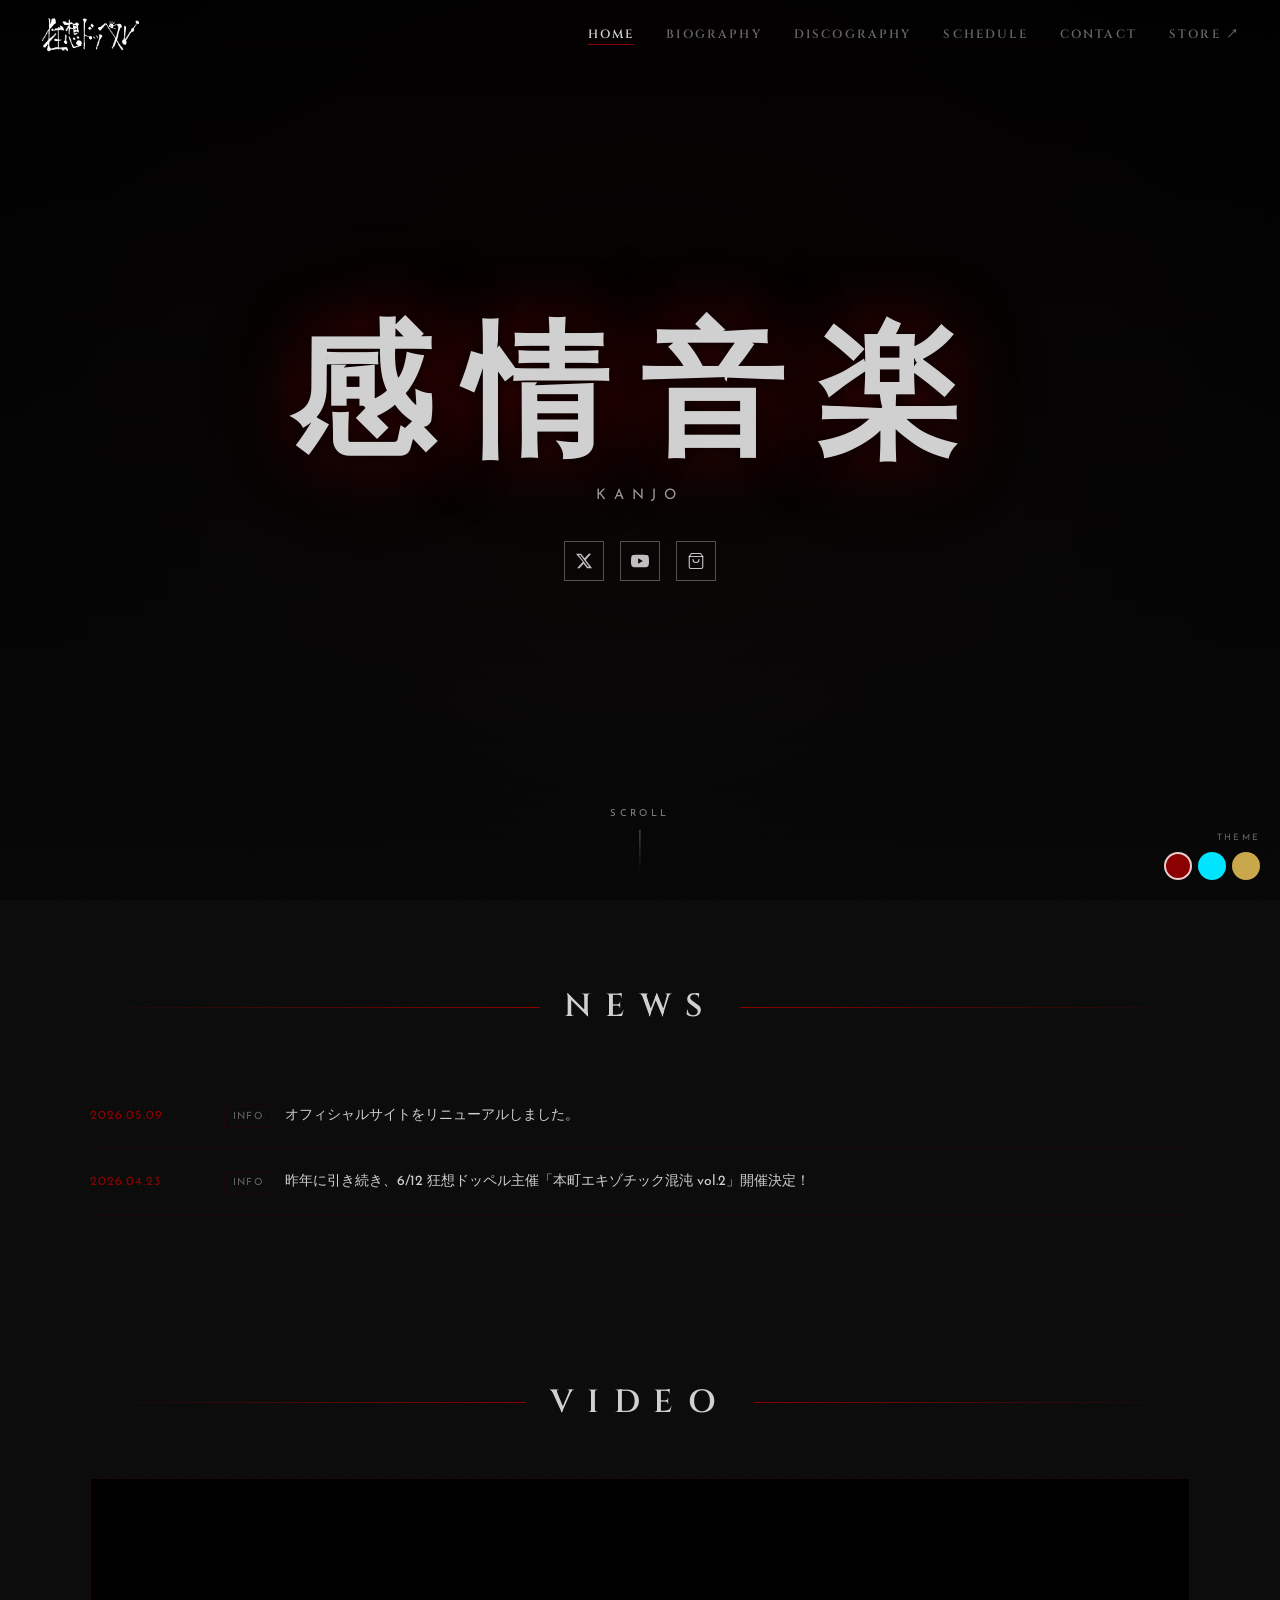
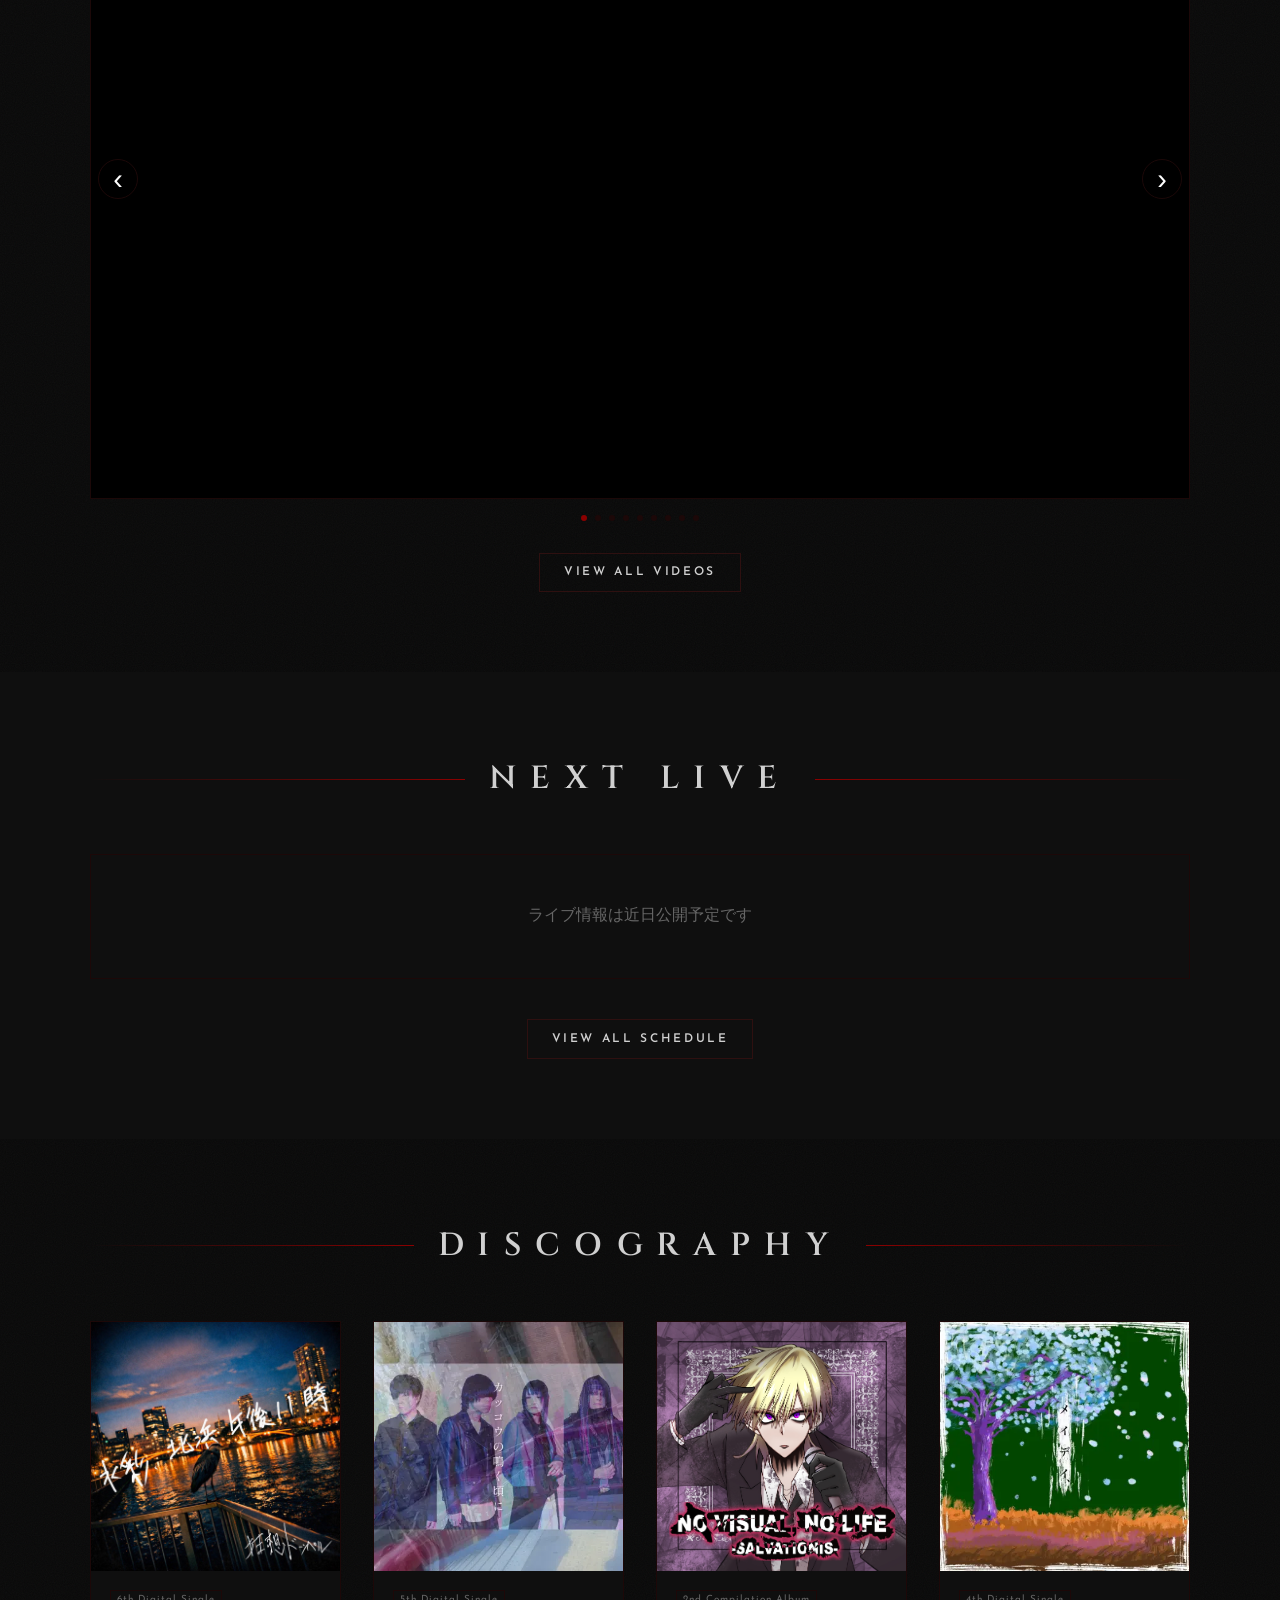
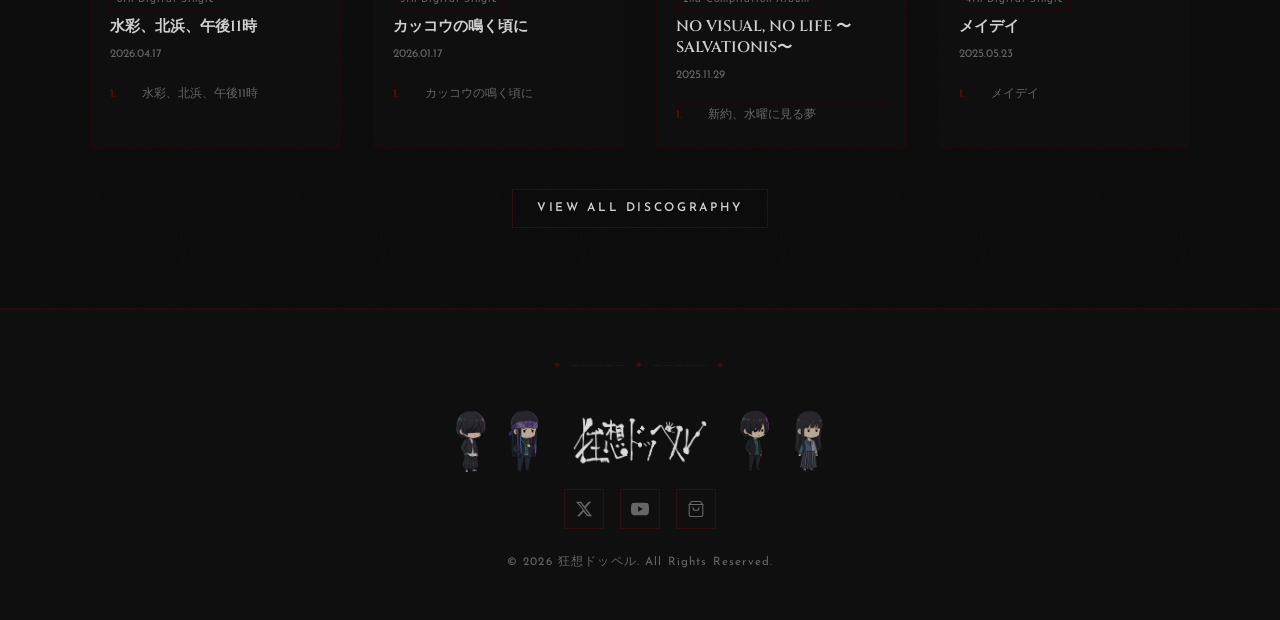
==== commit cac7b44c: "Add news: 本町エキゾチック混沌 vol.2 (2026.04.23) Co-Authored-By: Claude Sonnet 4.6 <noreply@anthropic.com>" ====
--- a/index.html
+++ b/index.html
@@ -10,13 +10,13 @@
   <meta property="og:description" content="狂想ドッペル（きょうそうどっぺる）オフィシャルサイト。大阪・関西を中心に活動する感情音楽バンド。最新ライブ情報・ディスコグラフィーはこちら。">
   <meta property="og:type" content="website">
   <meta property="og:url" content="https://kyoso-doppel.com/">
-  <meta property="og:image" content="https://kyoso-doppel.com/images/og-image.jpg">
+  <meta property="og:image" content="https://kyoso-doppel.com/images/artists/artist.jpg">
   <meta property="og:locale" content="ja_JP">
   <meta property="og:site_name" content="狂想ドッペル Official Website">
   <meta name="twitter:card" content="summary_large_image">
   <meta name="twitter:title" content="狂想ドッペル | Official Website - 感情音楽バンド">
   <meta name="twitter:description" content="狂想ドッペル（きょうそうどっぺる）オフィシャルサイト。大阪・関西を中心に活動する感情音楽バンド。最新ライブ情報・ディスコグラフィーはこちら。">
-  <meta name="twitter:image" content="https://kyoso-doppel.com/images/og-image.jpg">
+  <meta name="twitter:image" content="https://kyoso-doppel.com/images/artists/artist.jpg">
   <meta name="twitter:site" content="@kyoso_doppel">
   <meta name="google-site-verification" content="fE000UkVXZzDQfR9ErUdTKUqdVIrj-wkFT3vL7Ywkmw">
   <script type="application/ld+json">
@@ -28,7 +28,7 @@
     "url": "https://kyoso-doppel.com/",
     "description": "大阪・関西を中心に活動する感情音楽バンド",
     "genre": ["感情音楽", "ロック", "バンド"],
-    "image": "https://kyoso-doppel.com/images/og-image.jpg",
+    "image": "https://kyoso-doppel.com/images/artists/artist.jpg",
     "sameAs": [
       "https://x.com/kyoso_doppel",
       "https://www.youtube.com/@kyoso-doppel",
@@ -153,6 +153,13 @@
               <span class="news__text">オフィシャルサイトをリニューアルしました。</span>
             </div>
           </div>
+          <div class="news__item fade-in">
+            <div class="news__date">2026.04.23</div>
+            <div>
+              <span class="news__category">INFO</span>
+              <span class="news__text">昨年に引き続き、6/12 狂想ドッペル主催「本町エキゾチック混沌 vol.2」開催決定！</span>
+            </div>
+          </div>
           <!-- /ニュース -->
         </div>
       </div>
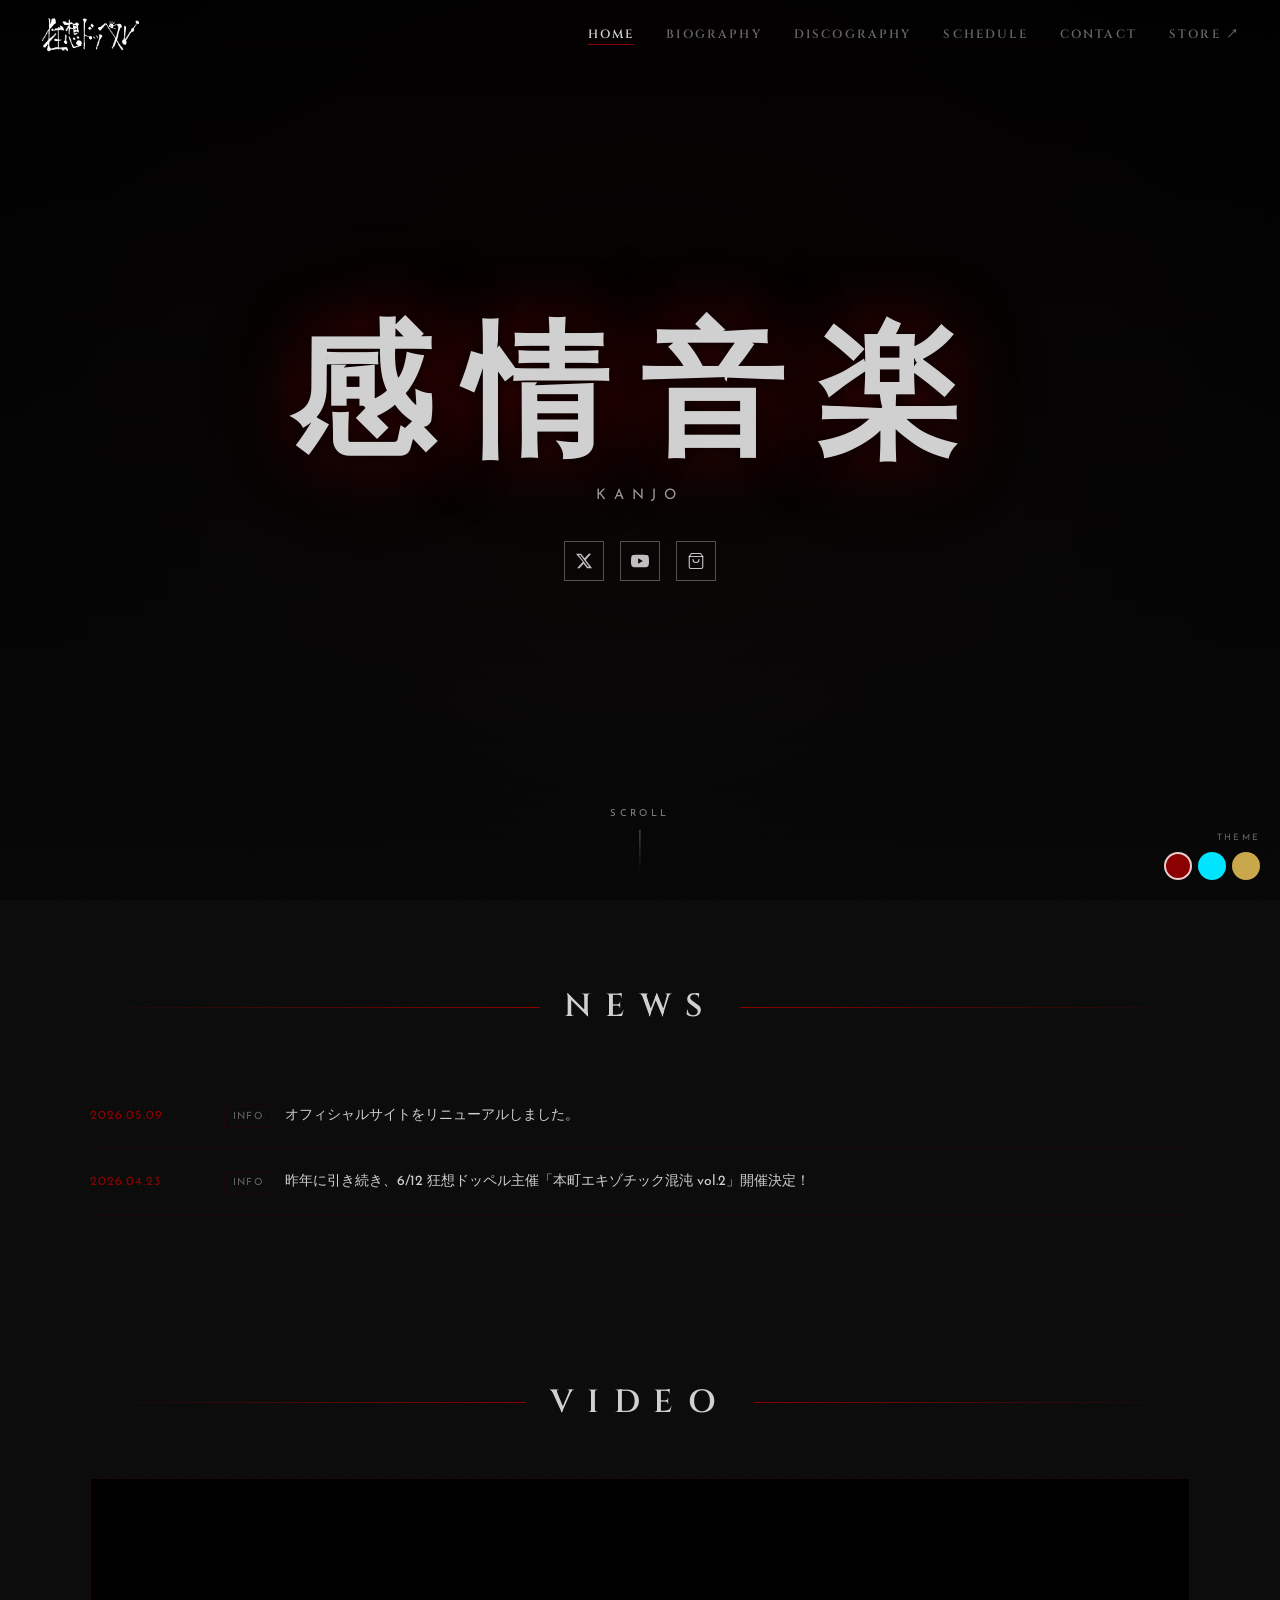
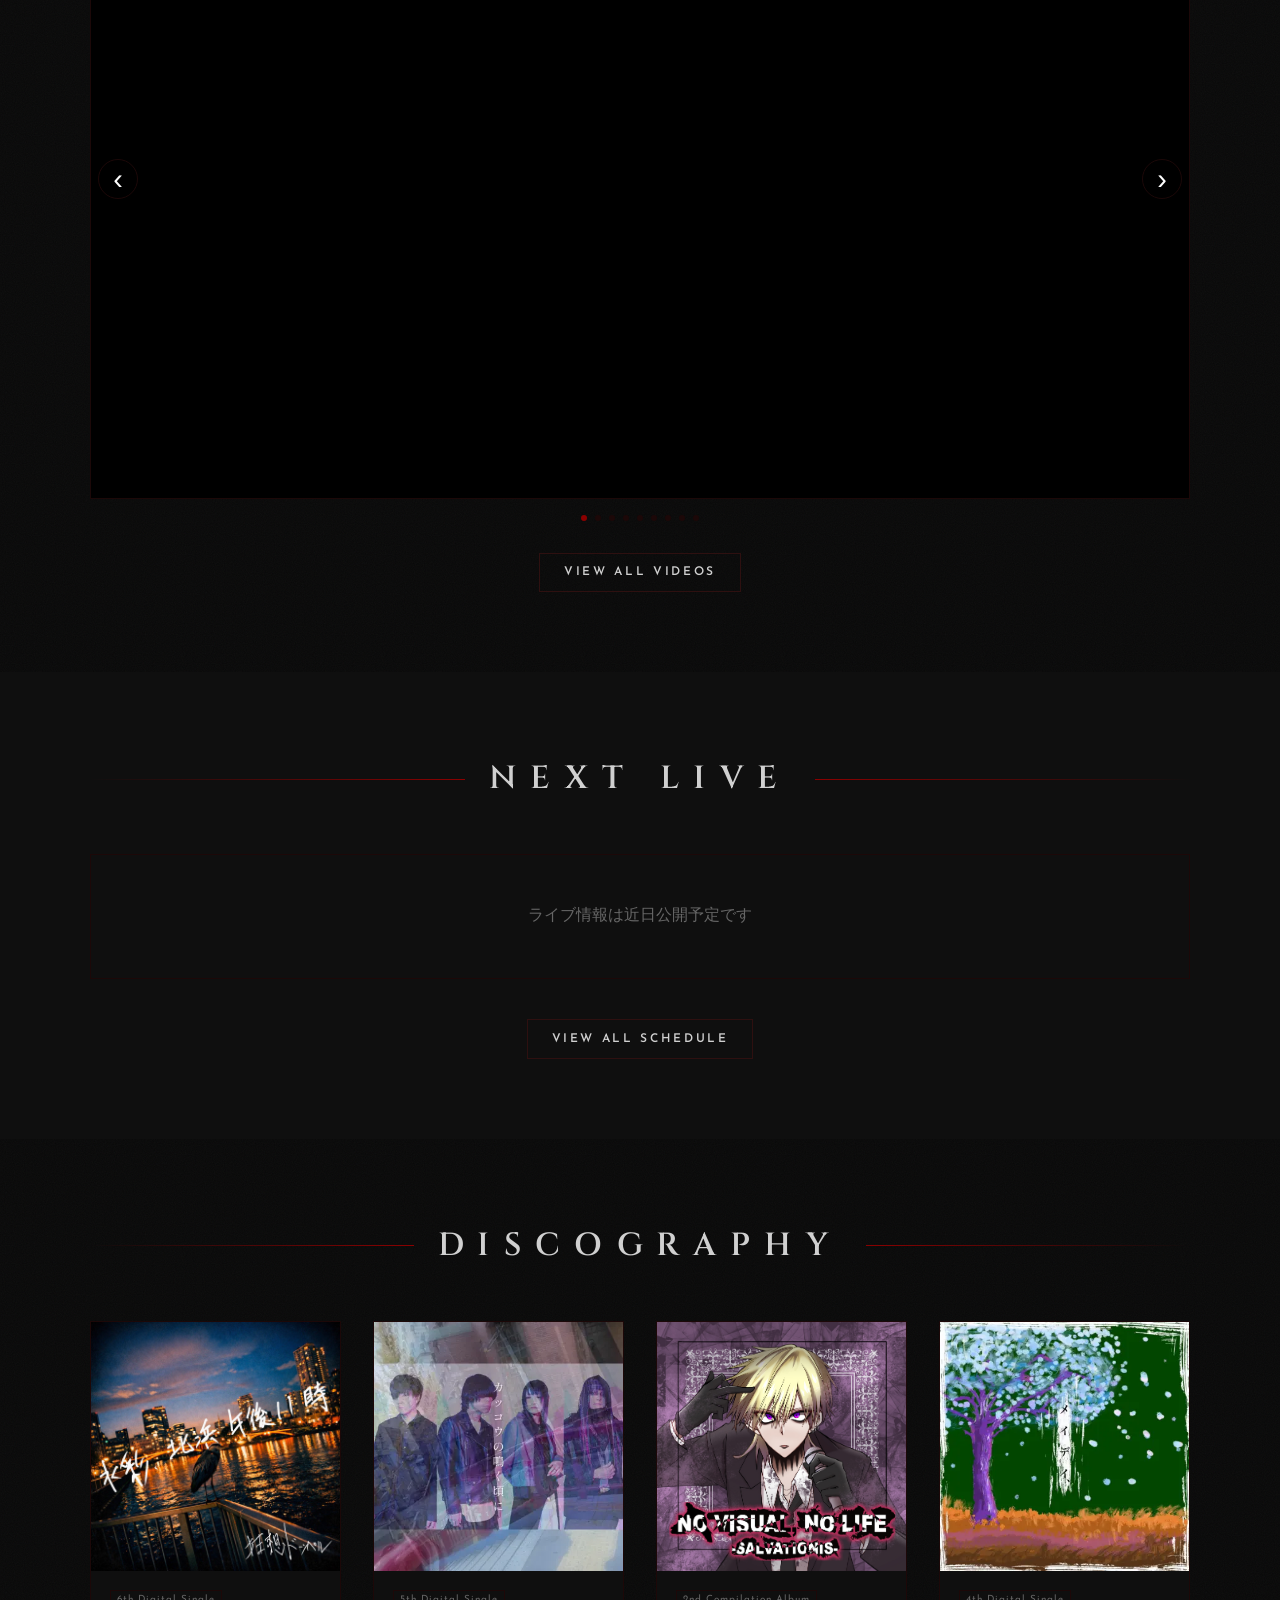
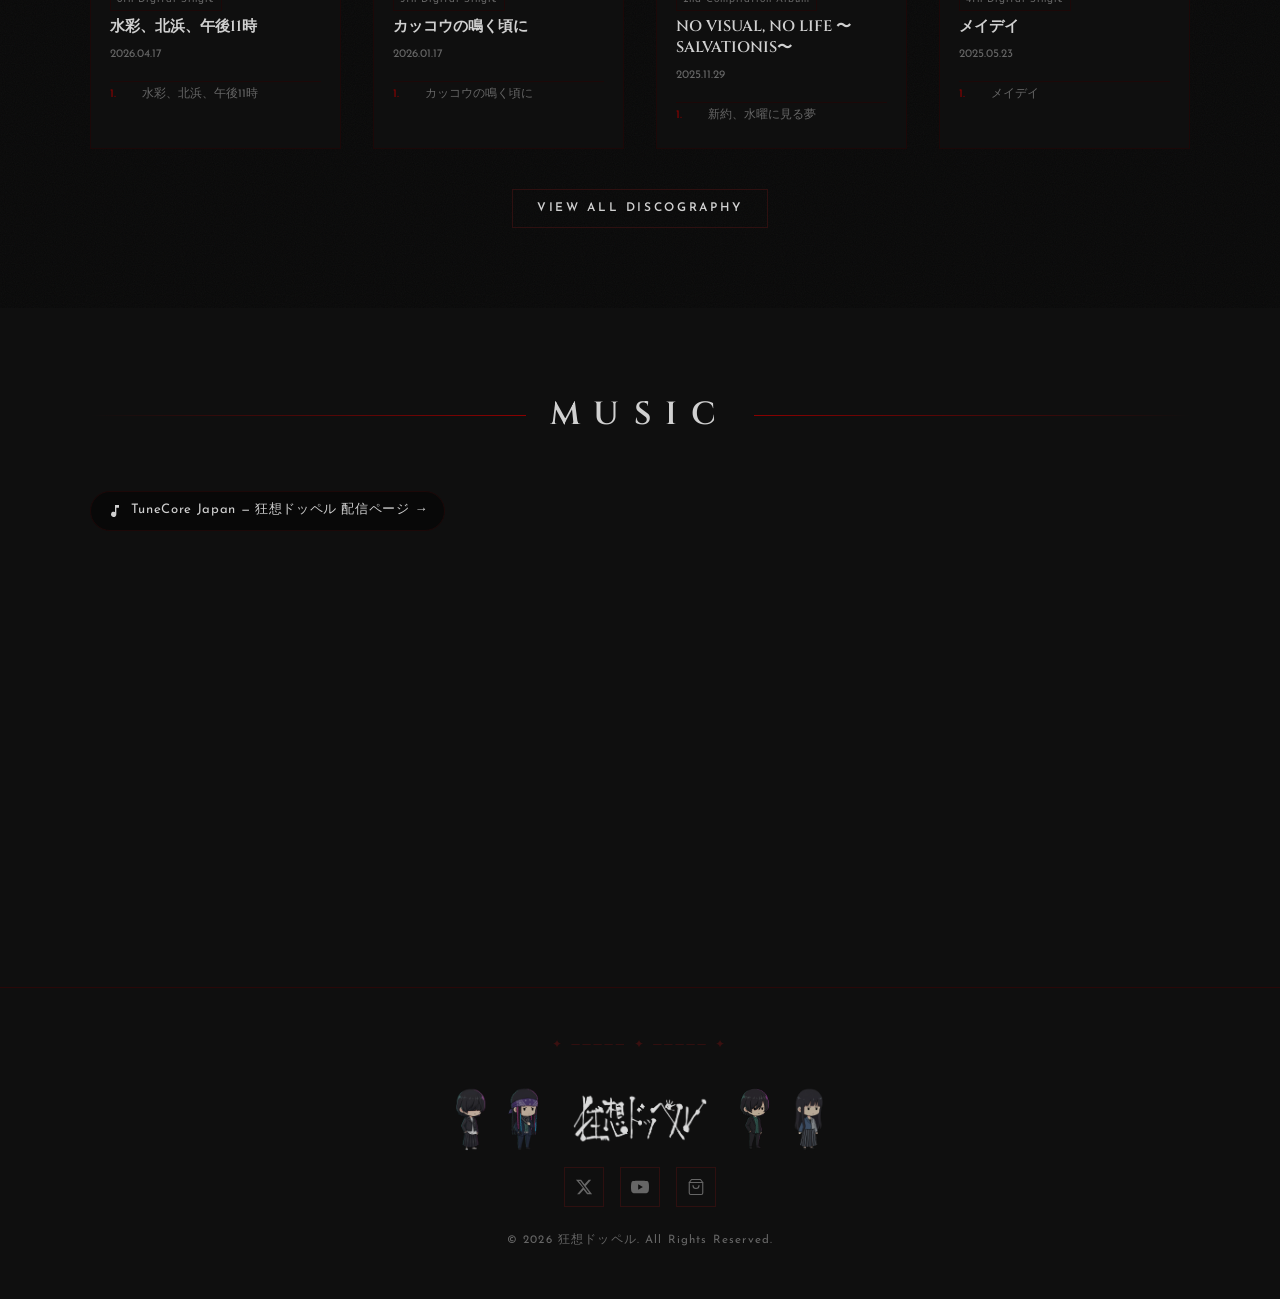
==== commit ee43ec6c: "Add MUSIC section with TuneCore link and Spotify artist embed to HOME Co-Authored-By: Claude Sonnet " ====
--- a/index.html
+++ b/index.html
@@ -194,6 +194,26 @@
       </div>
     </section>
 
+    <!-- MUSIC -->
+    <section class="section" style="background:var(--color-bg-2)">
+      <div class="container">
+        <h2 class="section__title">MUSIC</h2>
+        <a href="https://www.tunecore.co.jp/artists/kyoso-doppel"
+           target="_blank" rel="noopener"
+           class="tunecore-link fade-in">
+          <svg xmlns="http://www.w3.org/2000/svg" viewBox="0 0 24 24" fill="currentColor" width="16" height="16" style="flex-shrink:0"><path d="M12 3v10.55A4 4 0 1014 17V7h4V3h-6z"/></svg>
+          TuneCore Japan &mdash; 狂想ドッペル 配信ページ &rarr;
+        </a>
+        <div class="spotify-embed fade-in">
+          <iframe
+            src="https://open.spotify.com/embed/artist/2hfdECpxRbKJbeoqyj4ZYp?utm_source=generator"
+            width="100%" height="352" frameborder="0"
+            allow="autoplay; clipboard-write; encrypted-media; fullscreen; picture-in-picture"
+            loading="lazy"></iframe>
+        </div>
+      </div>
+    </section>
+
   </main>
 
   <!-- フッター -->
--- a/css/base.css
+++ b/css/base.css
@@ -417,6 +417,22 @@
   float: right; margin: 0 0 1rem 1.5rem;
 }
 
+/* ---- TuneCore link & Spotify embed ---- */
+.tunecore-link {
+  display: inline-flex; align-items: center; gap: 0.5rem;
+  padding: 0.6em 1.2em;
+  border: 1px solid var(--color-border);
+  border-radius: 2rem;
+  font-size: 0.82rem; letter-spacing: 0.05em;
+  color: var(--color-text);
+  background: var(--color-bg);
+  transition: border-color 0.2s, color 0.2s;
+  margin-bottom: 1.5rem;
+}
+.tunecore-link:hover { border-color: var(--color-accent); color: var(--color-accent); }
+.spotify-embed { border-radius: 12px; overflow: hidden; }
+.spotify-embed iframe { display: block; border-radius: 12px; }
+
 /* ---- YouTube embed ---- */
 .video-embed {
   position: relative;
@@ -681,6 +697,9 @@
 .member-card__photo img { width: 100%; height: 100%; object-fit: cover; object-position: top; }
 .member-card__name { font-family: var(--font-heading); font-size: 1rem; margin-bottom: 0.25rem; }
 .member-card__role { font-size: 0.72rem; letter-spacing: 0.22em; text-transform: uppercase; color: var(--color-accent); }
+.member-card__sns { display: flex; justify-content: center; gap: 0.75rem; margin-top: 0.75rem; }
+.member-card__sns .sns-link { width: 28px; height: 28px; }
+.member-card__sns .sns-link svg { width: 16px; height: 16px; }
 
 /* ---- News Members ---- */
 .news-members { display: flex; justify-content: center; gap: 2.5rem; flex-wrap: wrap; margin-bottom: 2.5rem; }
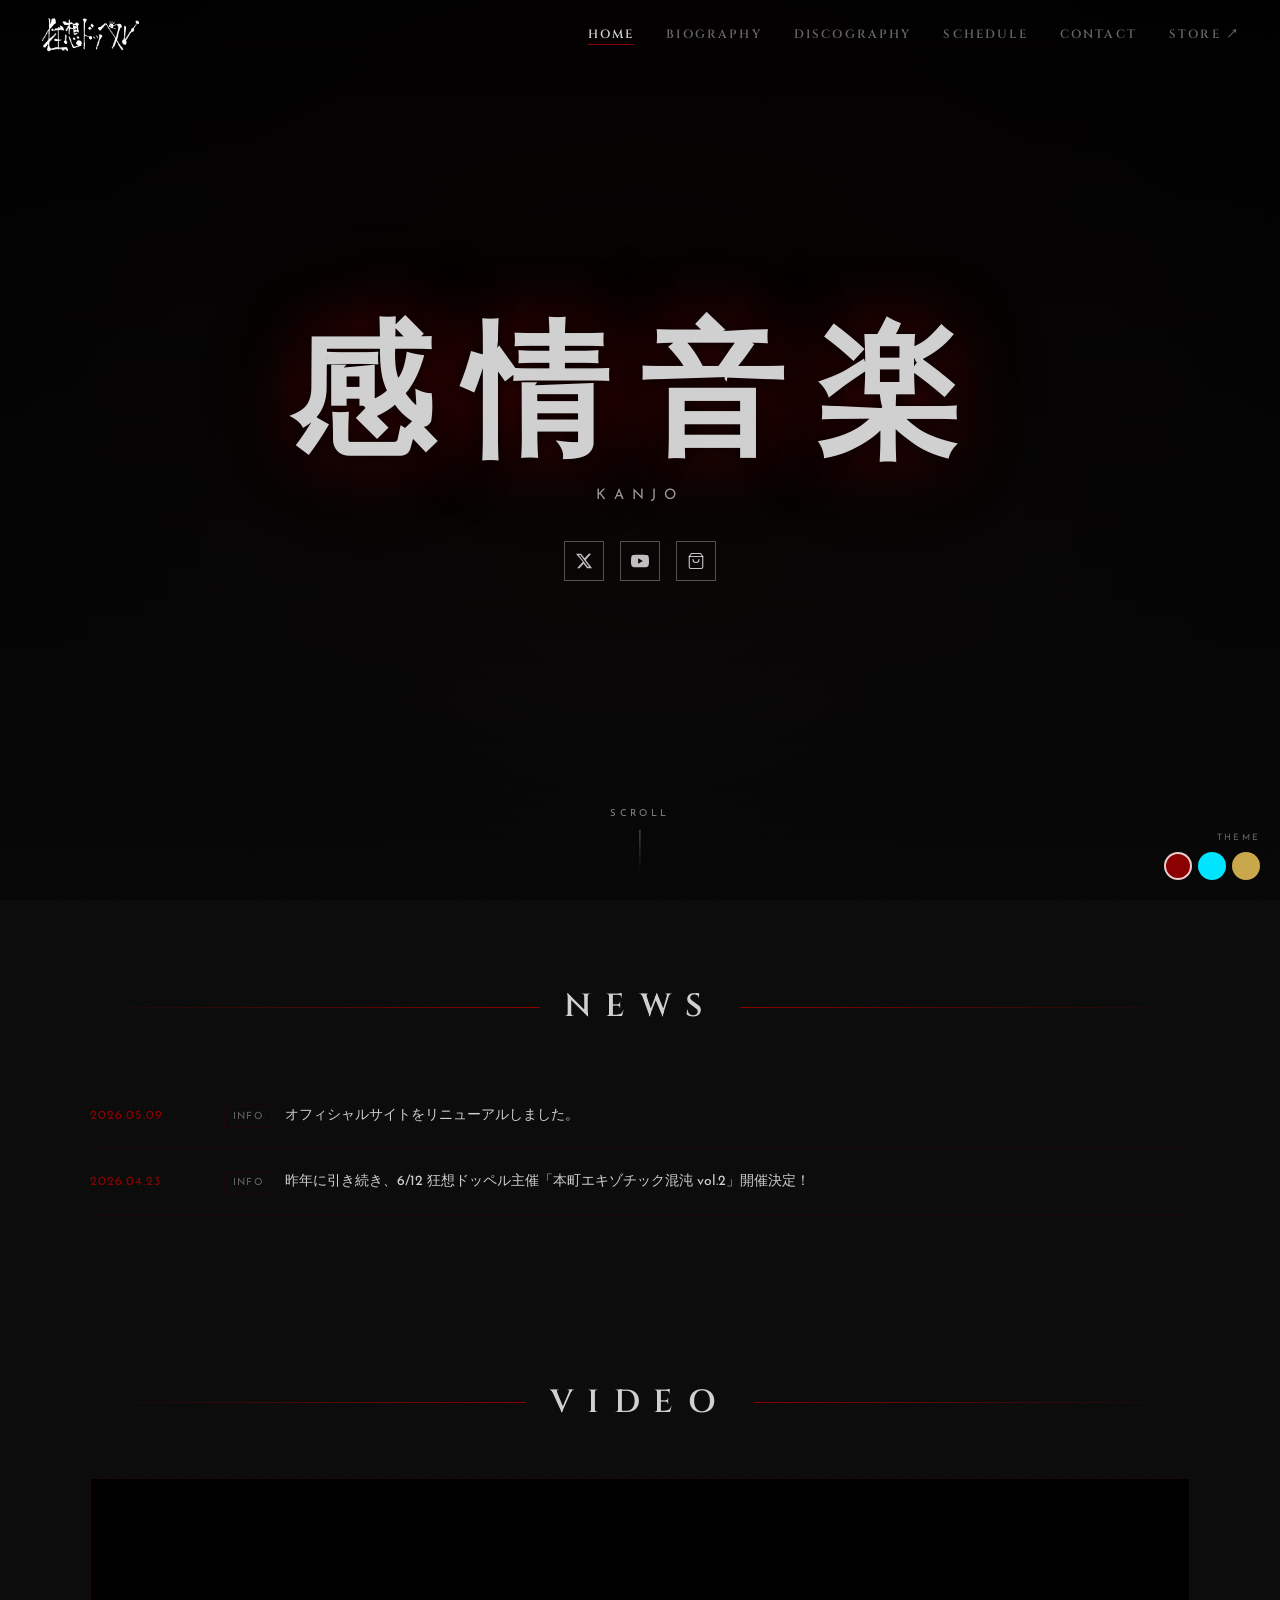
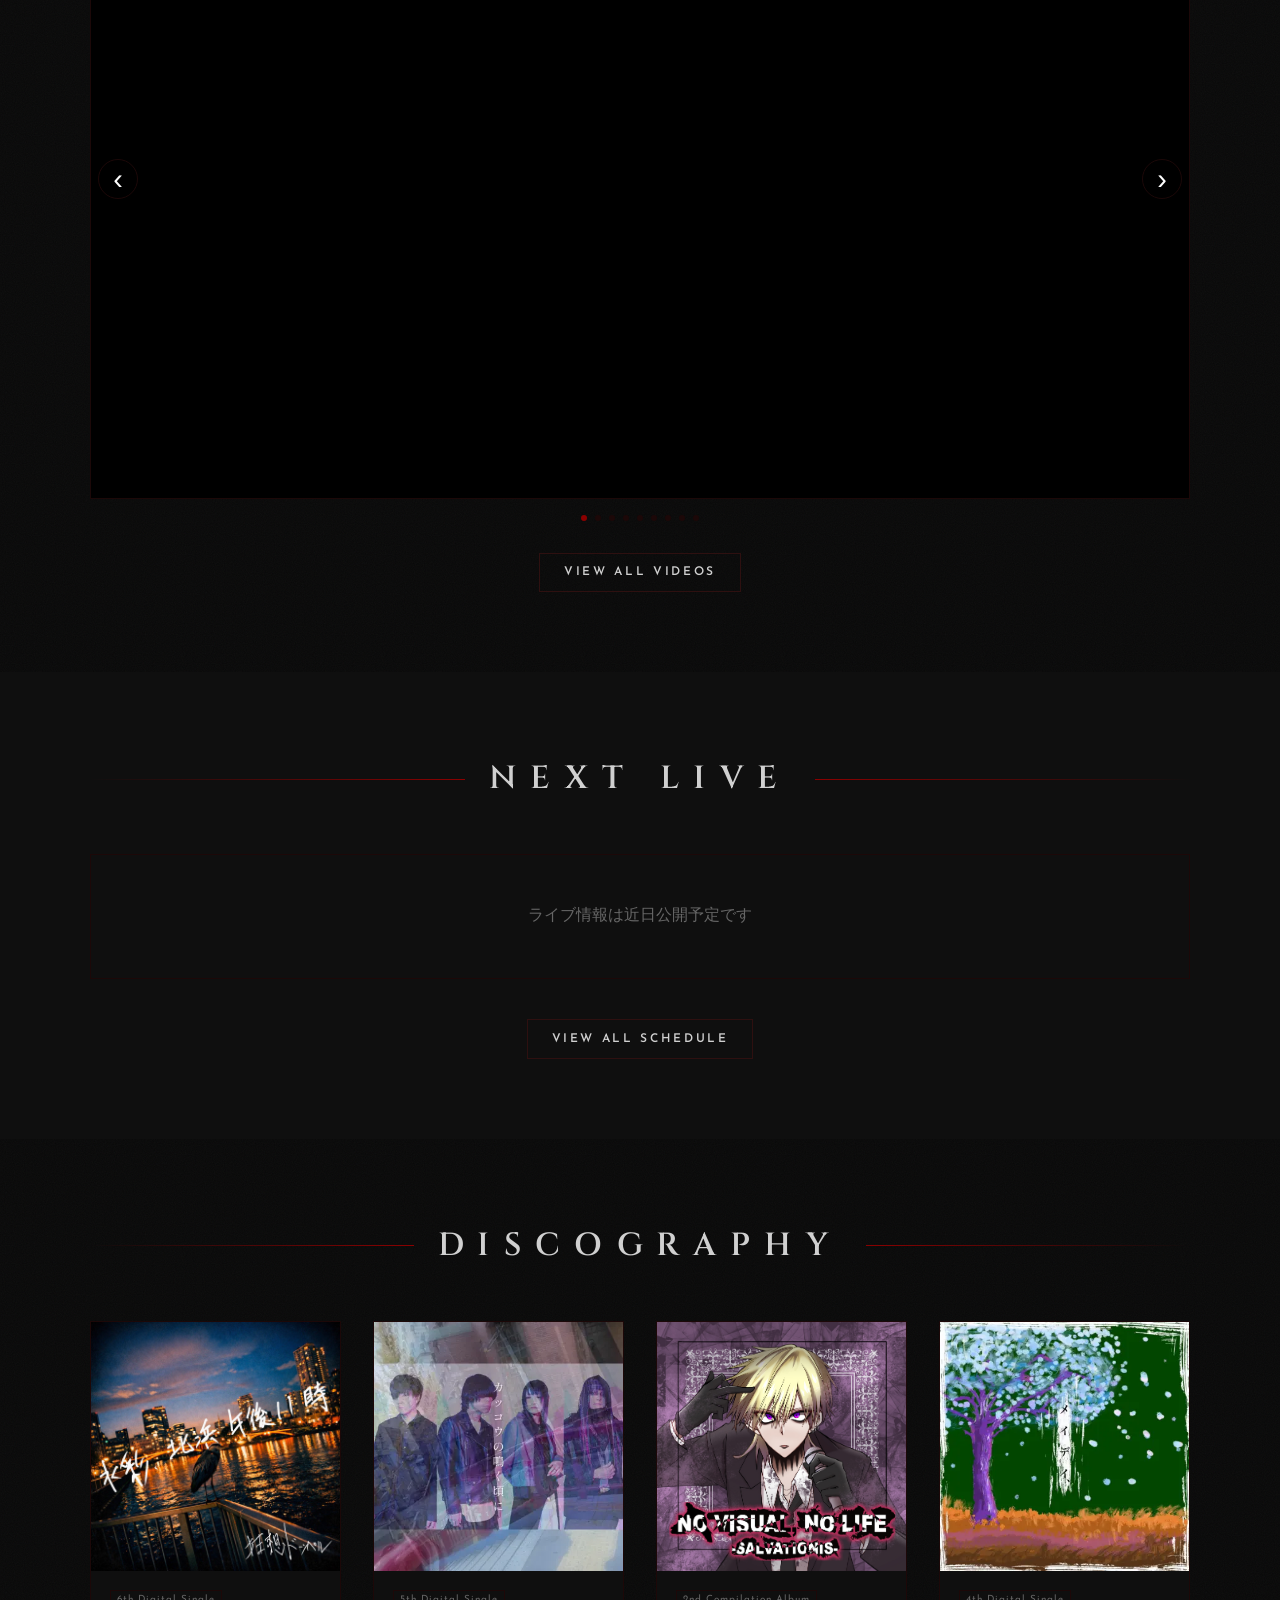
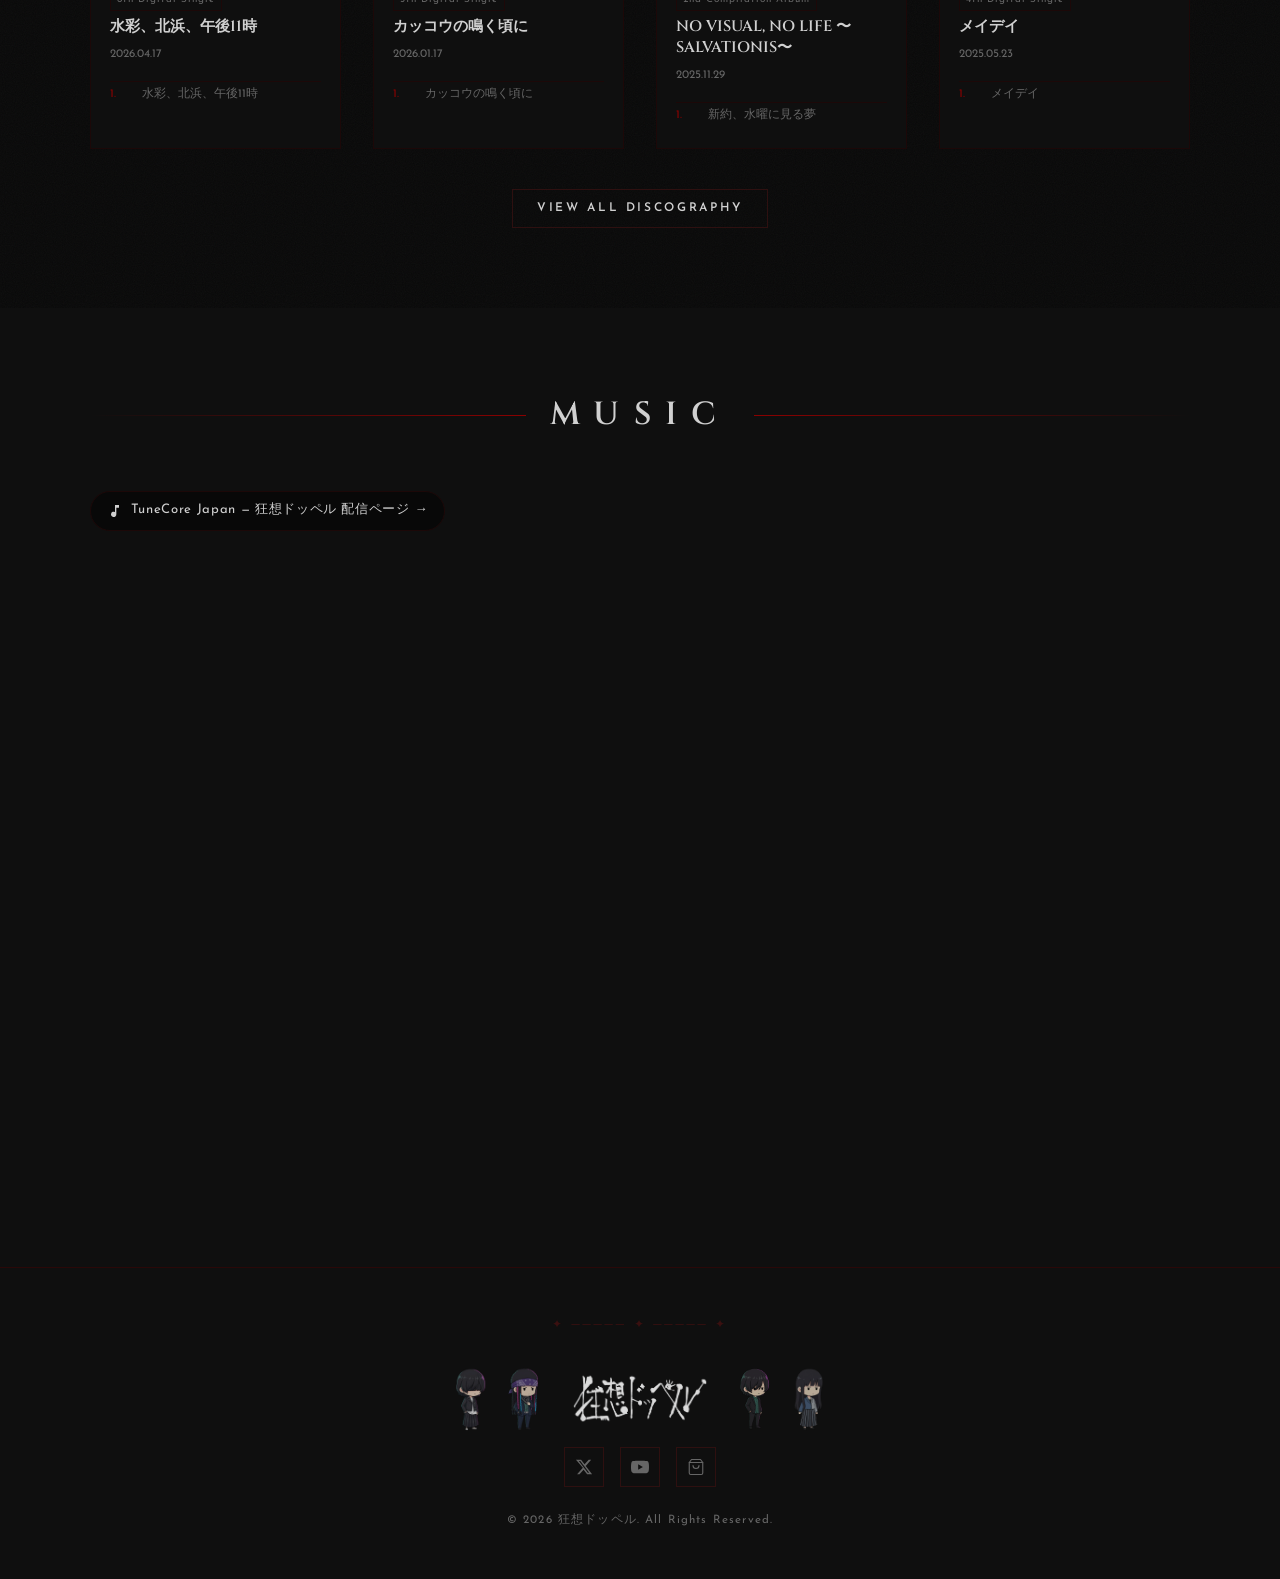
==== commit 6c2e6720: "Replace Spotify artist embed with individual track embeds (4 singles) Co-Authored-By: Claude Sonnet " ====
--- a/index.html
+++ b/index.html
@@ -204,10 +204,21 @@
           <svg xmlns="http://www.w3.org/2000/svg" viewBox="0 0 24 24" fill="currentColor" width="16" height="16" style="flex-shrink:0"><path d="M12 3v10.55A4 4 0 1014 17V7h4V3h-6z"/></svg>
           TuneCore Japan &mdash; 狂想ドッペル 配信ページ &rarr;
         </a>
-        <div class="spotify-embed fade-in">
-          <iframe
-            src="https://open.spotify.com/embed/artist/2hfdECpxRbKJbeoqyj4ZYp?utm_source=generator"
-            width="100%" height="352" frameborder="0"
+        <div class="spotify-tracks fade-in">
+          <iframe src="https://open.spotify.com/embed/album/4mwM6twxBDtXDr1yZcw6ZN?utm_source=generator"
+            width="100%" height="152" frameborder="0"
+            allow="autoplay; clipboard-write; encrypted-media; fullscreen; picture-in-picture"
+            loading="lazy"></iframe>
+          <iframe src="https://open.spotify.com/embed/album/0El3wcAiyD1XYY0AEc1VQi?utm_source=generator"
+            width="100%" height="152" frameborder="0"
+            allow="autoplay; clipboard-write; encrypted-media; fullscreen; picture-in-picture"
+            loading="lazy"></iframe>
+          <iframe src="https://open.spotify.com/embed/album/3k4SqtFhuXKq5OPW3JBYv8?utm_source=generator"
+            width="100%" height="152" frameborder="0"
+            allow="autoplay; clipboard-write; encrypted-media; fullscreen; picture-in-picture"
+            loading="lazy"></iframe>
+          <iframe src="https://open.spotify.com/embed/album/3JDXGnfxem1gULVMbyrqzG?utm_source=generator"
+            width="100%" height="152" frameborder="0"
             allow="autoplay; clipboard-write; encrypted-media; fullscreen; picture-in-picture"
             loading="lazy"></iframe>
         </div>
--- a/css/base.css
+++ b/css/base.css
@@ -430,8 +430,8 @@
   margin-bottom: 1.5rem;
 }
 .tunecore-link:hover { border-color: var(--color-accent); color: var(--color-accent); }
-.spotify-embed { border-radius: 12px; overflow: hidden; }
-.spotify-embed iframe { display: block; border-radius: 12px; }
+.spotify-tracks { display: flex; flex-direction: column; gap: 0.5rem; }
+.spotify-tracks iframe { display: block; border-radius: 12px; }
 
 /* ---- YouTube embed ---- */
 .video-embed {
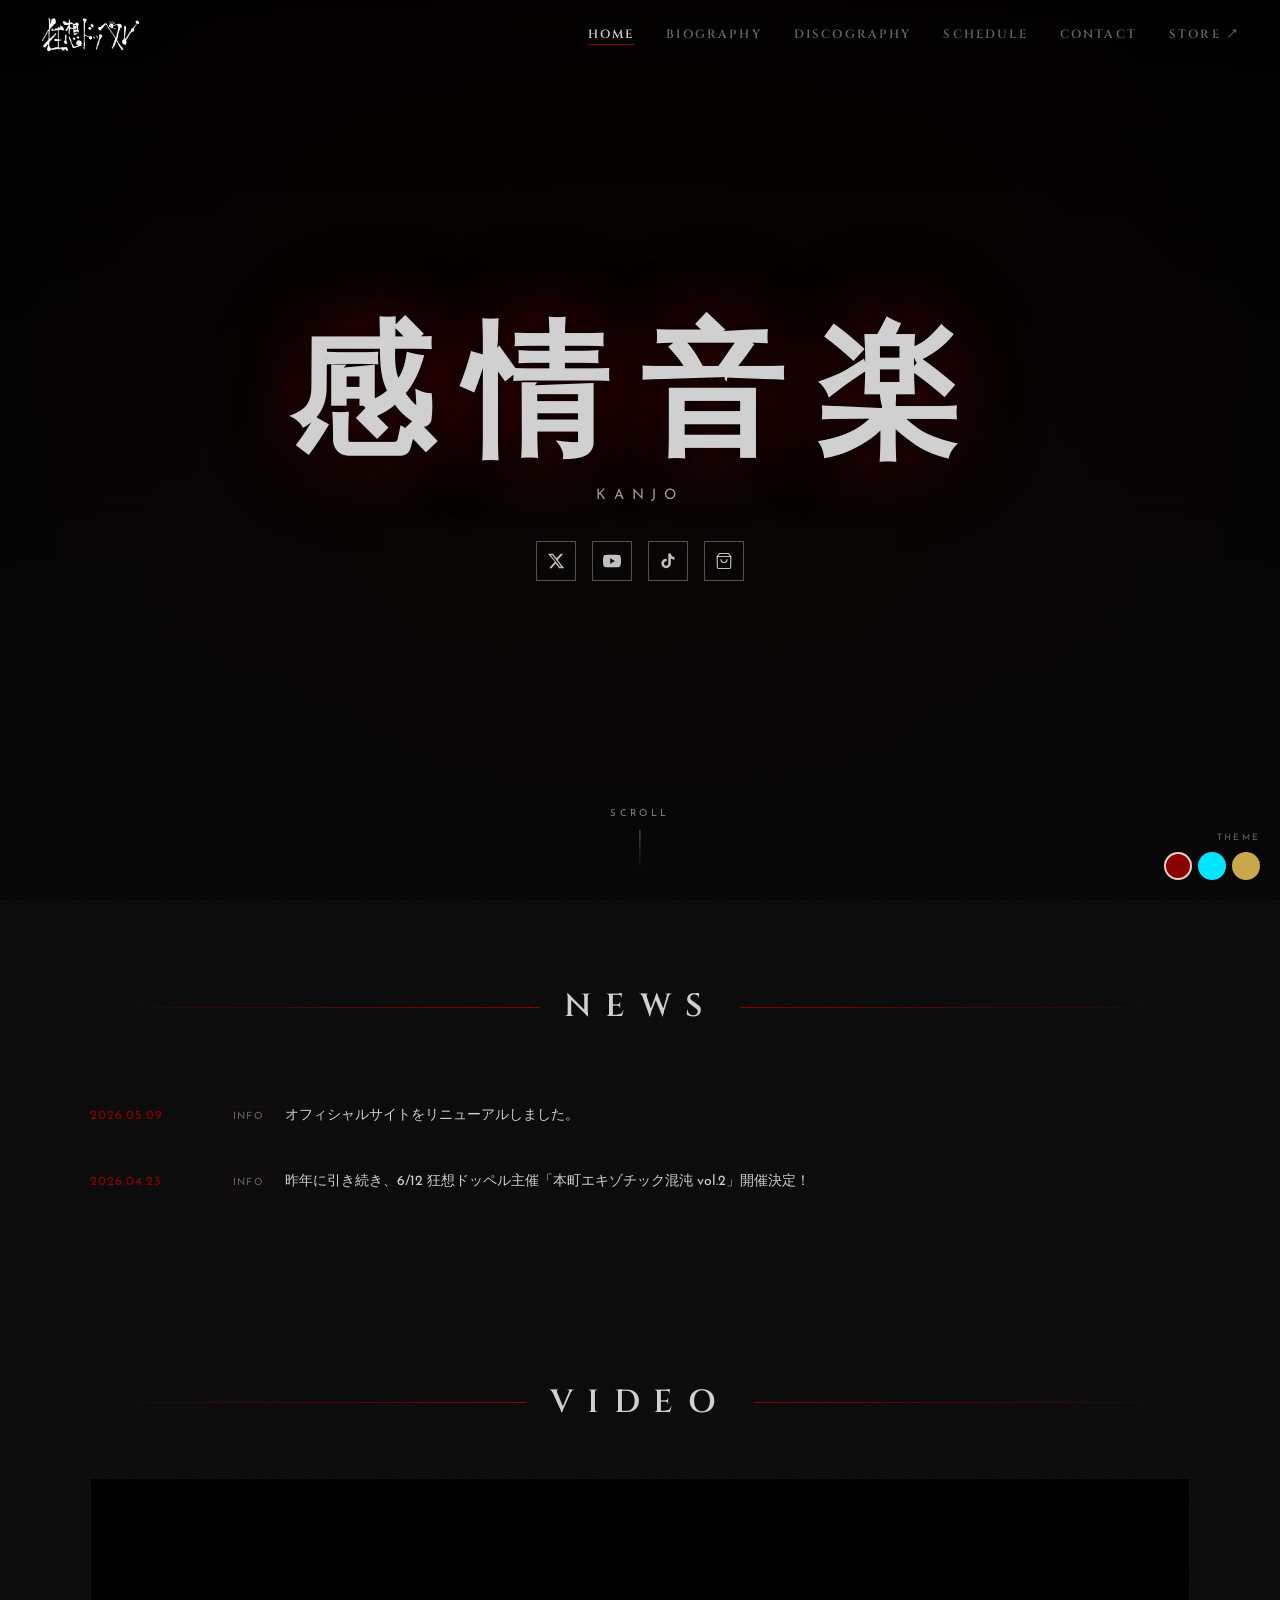
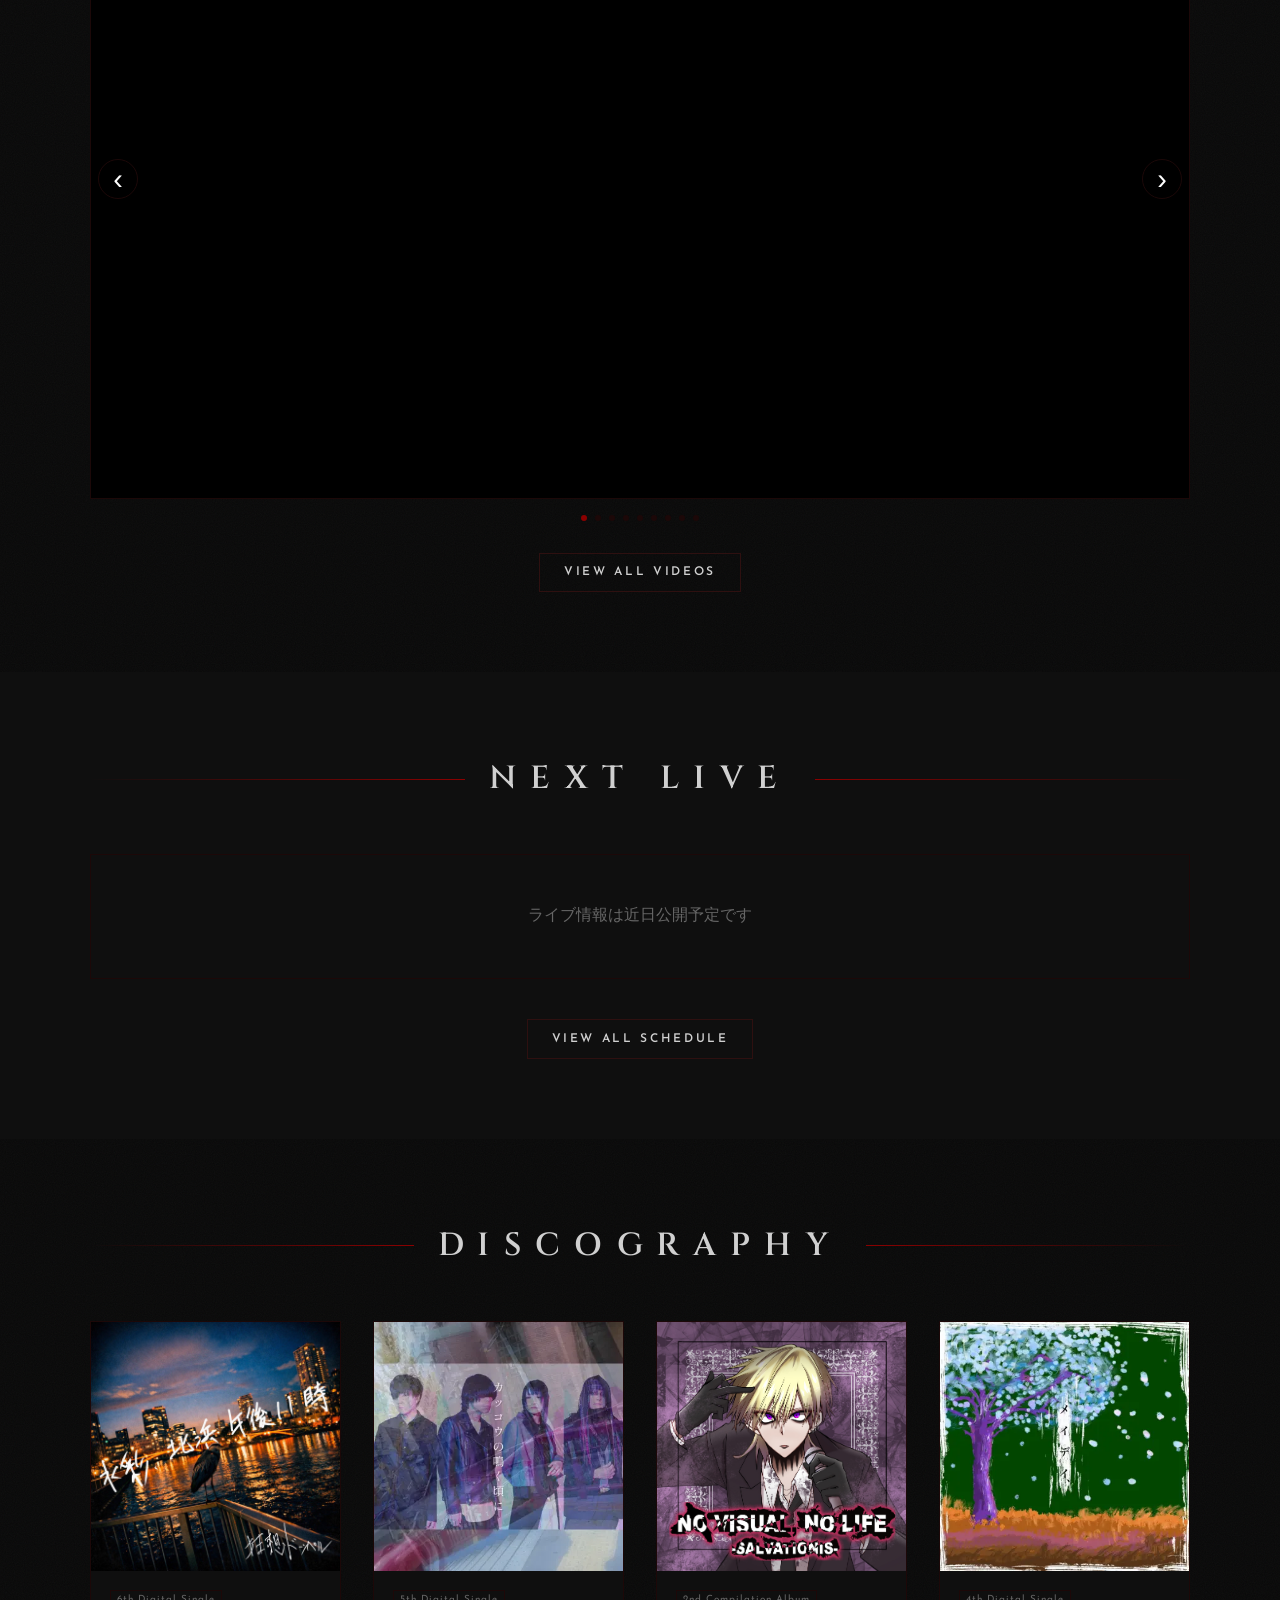
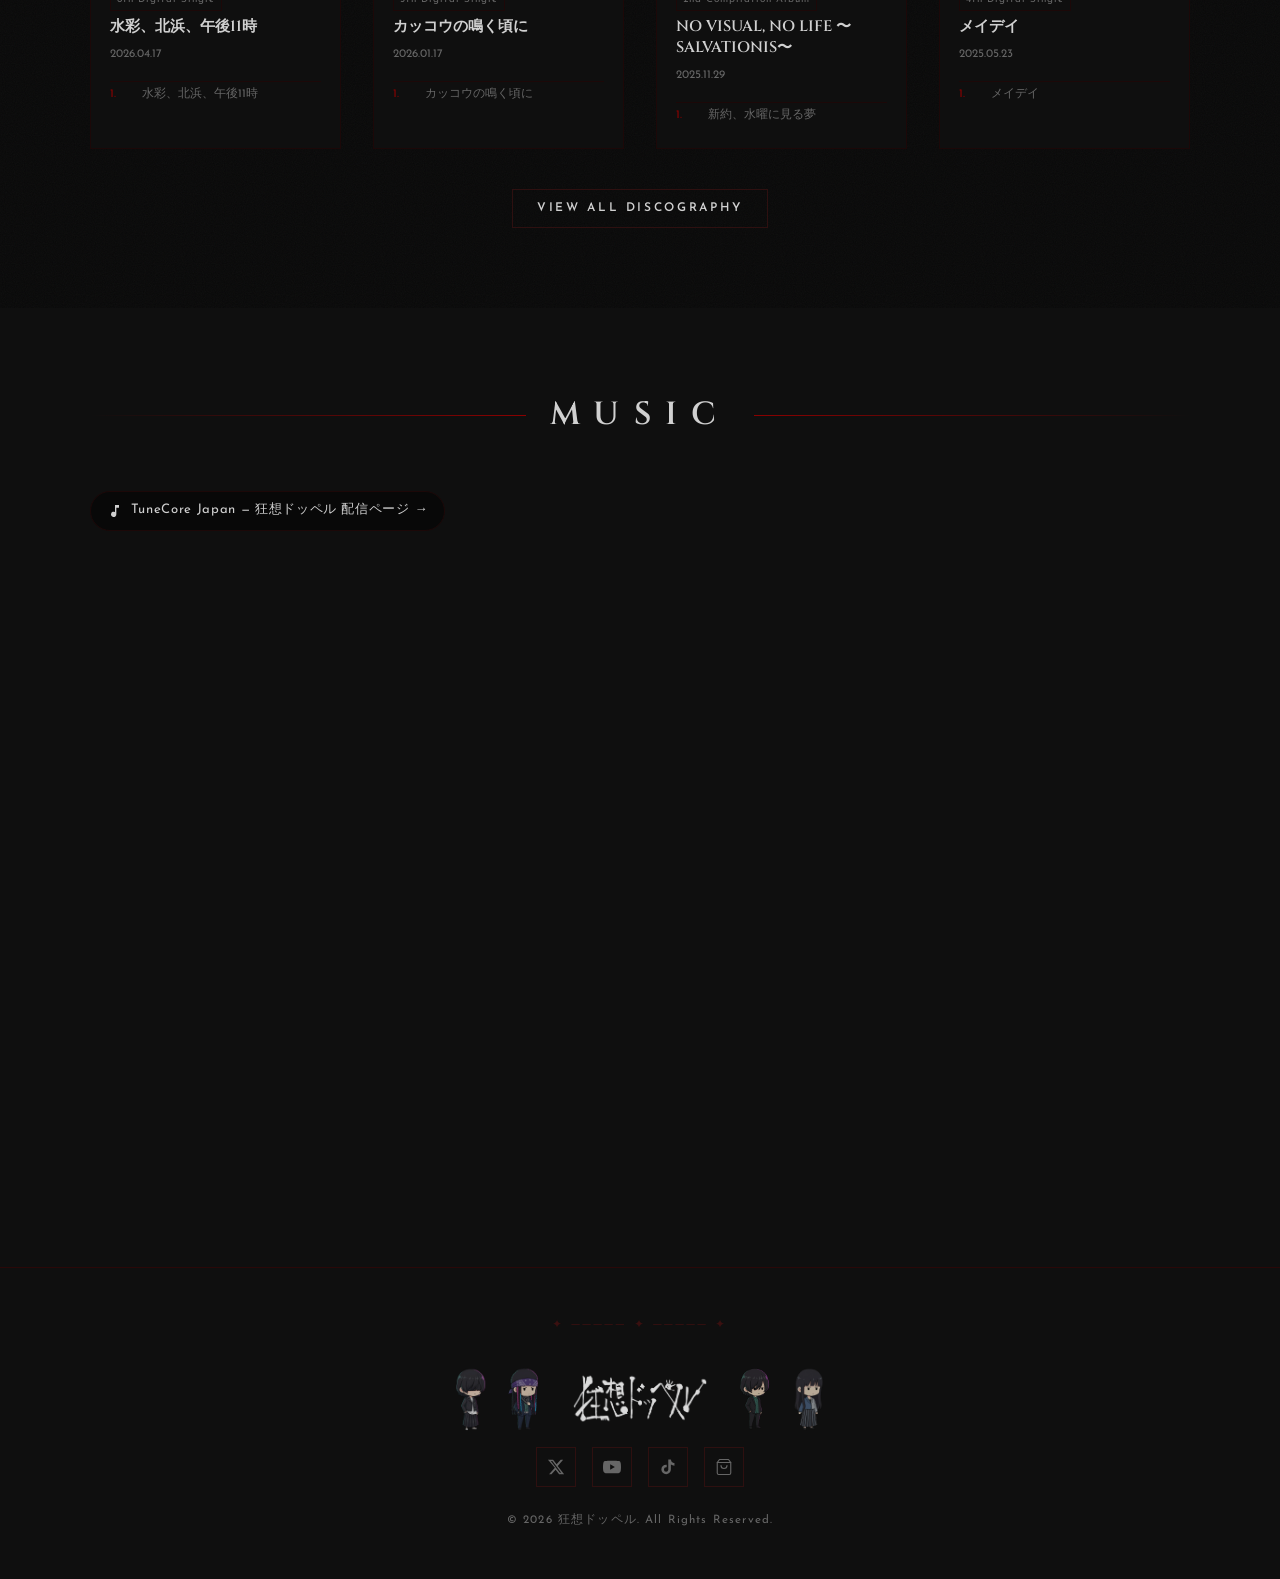
==== commit 7491b52f: "Add TikTok link to hero and footer SNS on all pages Co-Authored-By: Claude Sonnet 4.6 <noreply@anthr" ====
--- a/index.html
+++ b/index.html
@@ -127,6 +127,11 @@
               <path d="M23.498 6.186a3.016 3.016 0 00-2.122-2.136C19.505 3.545 12 3.545 12 3.545s-7.505 0-9.377.505A3.017 3.017 0 00.502 6.186C0 8.07 0 12 0 12s0 3.93.502 5.814a3.016 3.016 0 002.122 2.136c1.871.505 9.376.505 9.376.505s7.505 0 9.377-.505a3.015 3.015 0 002.122-2.136C24 15.93 24 12 24 12s0-3.93-.502-5.814zM9.545 15.568V8.432L15.818 12l-6.273 3.568z"/>
             </svg>
           </a>
+          <a href="https://www.tiktok.com/@kyoso_doppel" target="_blank" rel="noopener" class="sns-link" aria-label="TikTok">
+            <svg xmlns="http://www.w3.org/2000/svg" viewBox="0 0 24 24" fill="currentColor">
+              <path d="M19.59 6.69a4.83 4.83 0 01-3.77-4.25V2h-3.45v13.67a2.89 2.89 0 01-2.88 2.5 2.89 2.89 0 01-2.89-2.89 2.89 2.89 0 012.89-2.89c.28 0 .54.04.79.1V9.01a6.33 6.33 0 00-.79-.05 6.34 6.34 0 00-6.34 6.34 6.34 6.34 0 006.34 6.34 6.34 6.34 0 006.33-6.34V8.69a8.14 8.14 0 004.77 1.52V6.76a4.85 4.85 0 01-1-.07z"/>
+            </svg>
+          </a>
           <a href="https://dedshop.base.shop/" target="_blank" rel="noopener" class="sns-link" aria-label="STORE">
             <svg xmlns="http://www.w3.org/2000/svg" viewBox="0 0 24 24" fill="none" stroke="currentColor" stroke-width="1.5" stroke-linecap="round" stroke-linejoin="round">
               <path d="M6 2L3 6v14a2 2 0 002 2h14a2 2 0 002-2V6l-3-4z"/><line x1="3" y1="6" x2="21" y2="6"/><path d="M16 10a4 4 0 01-8 0"/>
@@ -256,6 +261,11 @@
             <path d="M23.498 6.186a3.016 3.016 0 00-2.122-2.136C19.505 3.545 12 3.545 12 3.545s-7.505 0-9.377.505A3.017 3.017 0 00.502 6.186C0 8.07 0 12 0 12s0 3.93.502 5.814a3.016 3.016 0 002.122 2.136c1.871.505 9.376.505 9.376.505s7.505 0 9.377-.505a3.015 3.015 0 002.122-2.136C24 15.93 24 12 24 12s0-3.93-.502-5.814zM9.545 15.568V8.432L15.818 12l-6.273 3.568z"/>
           </svg>
         </a>
+        <a href="https://www.tiktok.com/@kyoso_doppel" target="_blank" rel="noopener" class="sns-link" aria-label="TikTok">
+          <svg xmlns="http://www.w3.org/2000/svg" viewBox="0 0 24 24" fill="currentColor">
+            <path d="M19.59 6.69a4.83 4.83 0 01-3.77-4.25V2h-3.45v13.67a2.89 2.89 0 01-2.88 2.5 2.89 2.89 0 01-2.89-2.89 2.89 2.89 0 012.89-2.89c.28 0 .54.04.79.1V9.01a6.33 6.33 0 00-.79-.05 6.34 6.34 0 00-6.34 6.34 6.34 6.34 0 006.34 6.34 6.34 6.34 0 006.33-6.34V8.69a8.14 8.14 0 004.77 1.52V6.76a4.85 4.85 0 01-1-.07z"/>
+          </svg>
+        </a>
         <a href="https://dedshop.base.shop/" target="_blank" rel="noopener" class="sns-link" aria-label="STORE">
           <svg xmlns="http://www.w3.org/2000/svg" viewBox="0 0 24 24" fill="none" stroke="currentColor" stroke-width="1.5" stroke-linecap="round" stroke-linejoin="round">
             <path d="M6 2L3 6v14a2 2 0 002 2h14a2 2 0 002-2V6l-3-4z"/><line x1="3" y1="6" x2="21" y2="6"/><path d="M16 10a4 4 0 01-8 0"/>
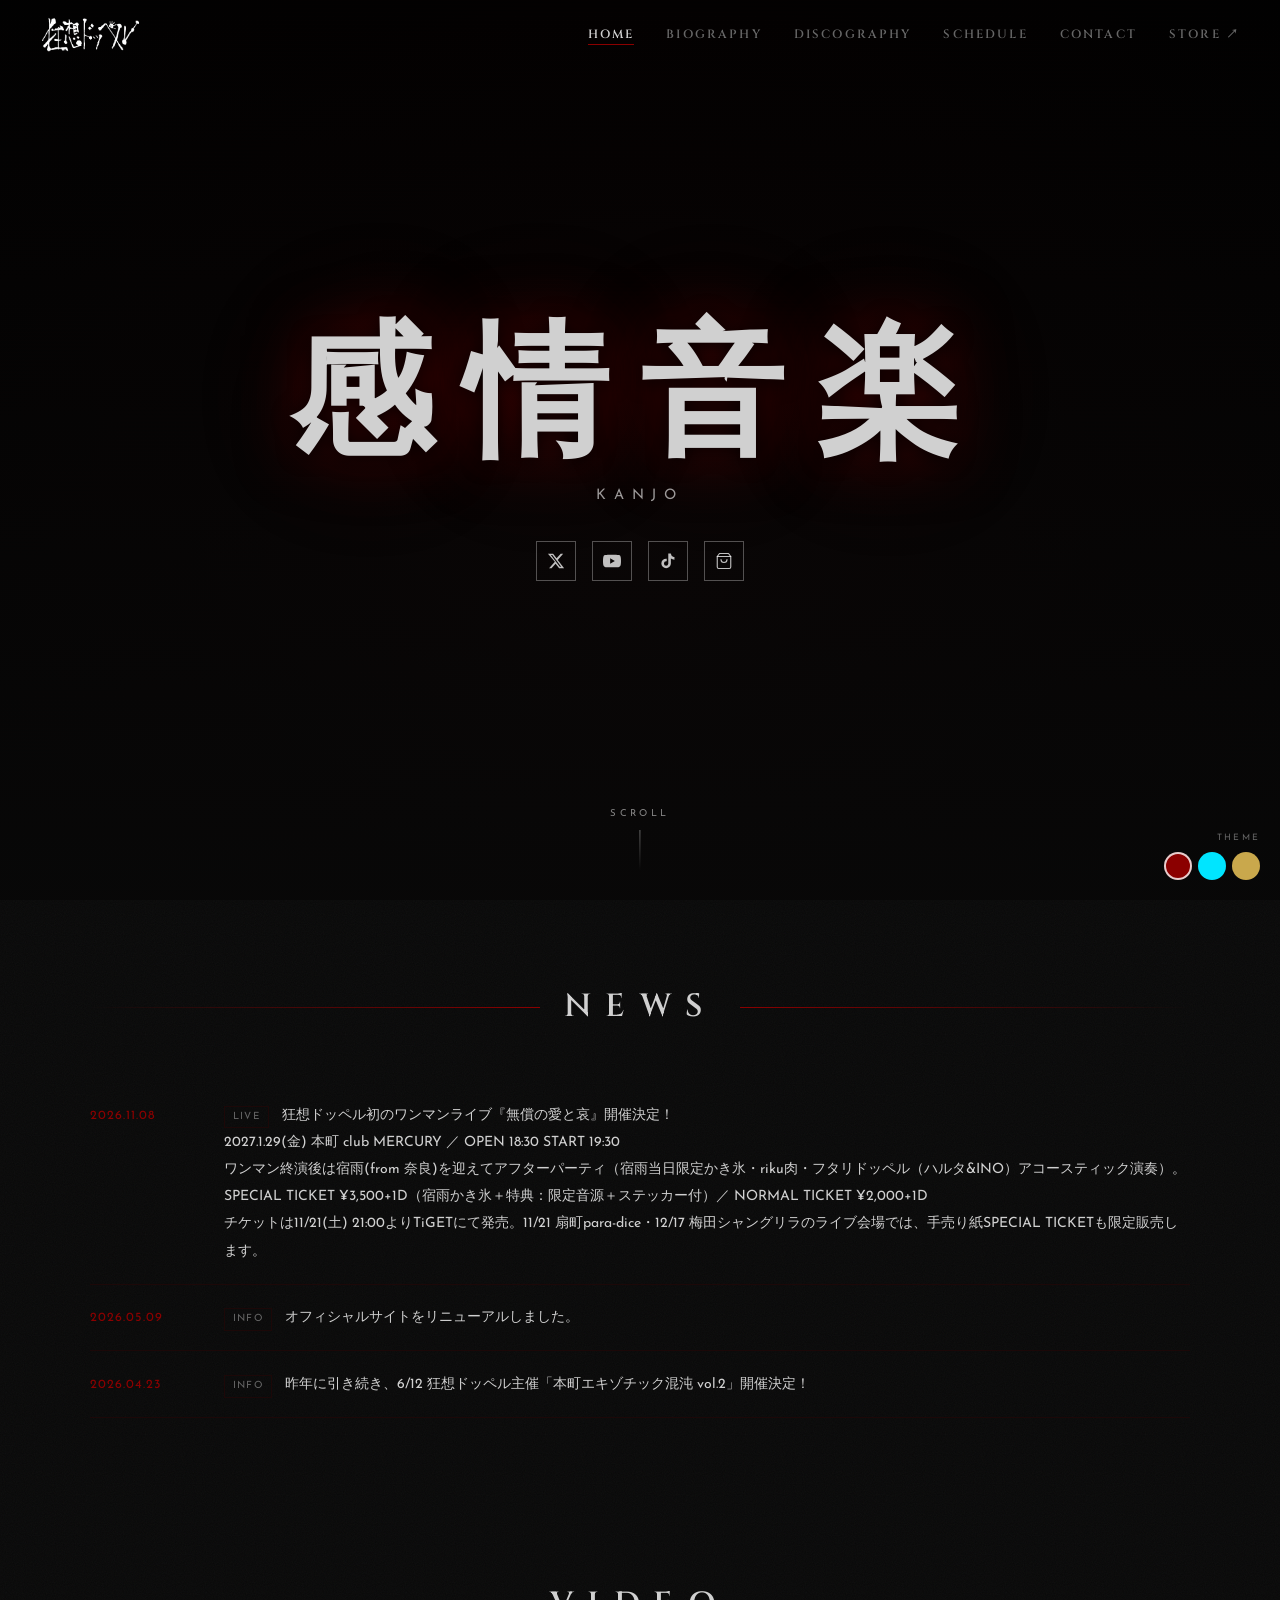
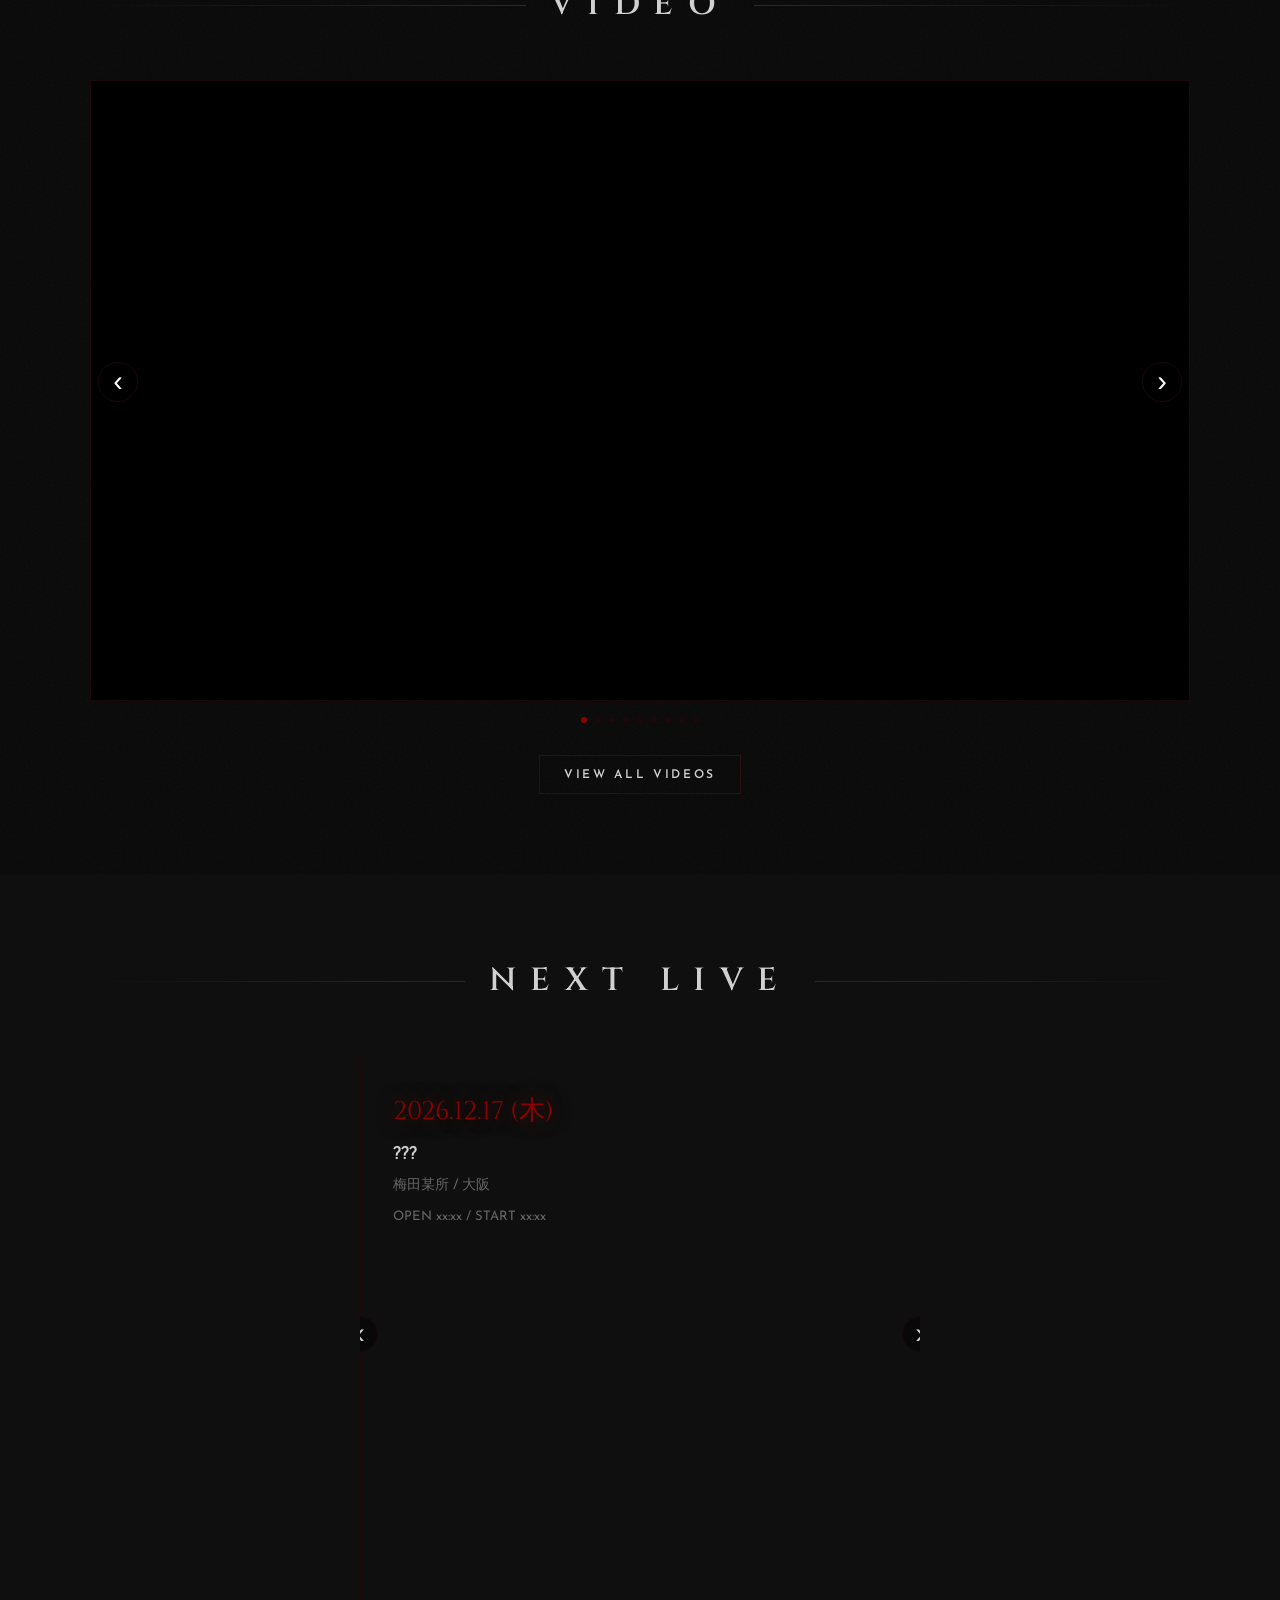
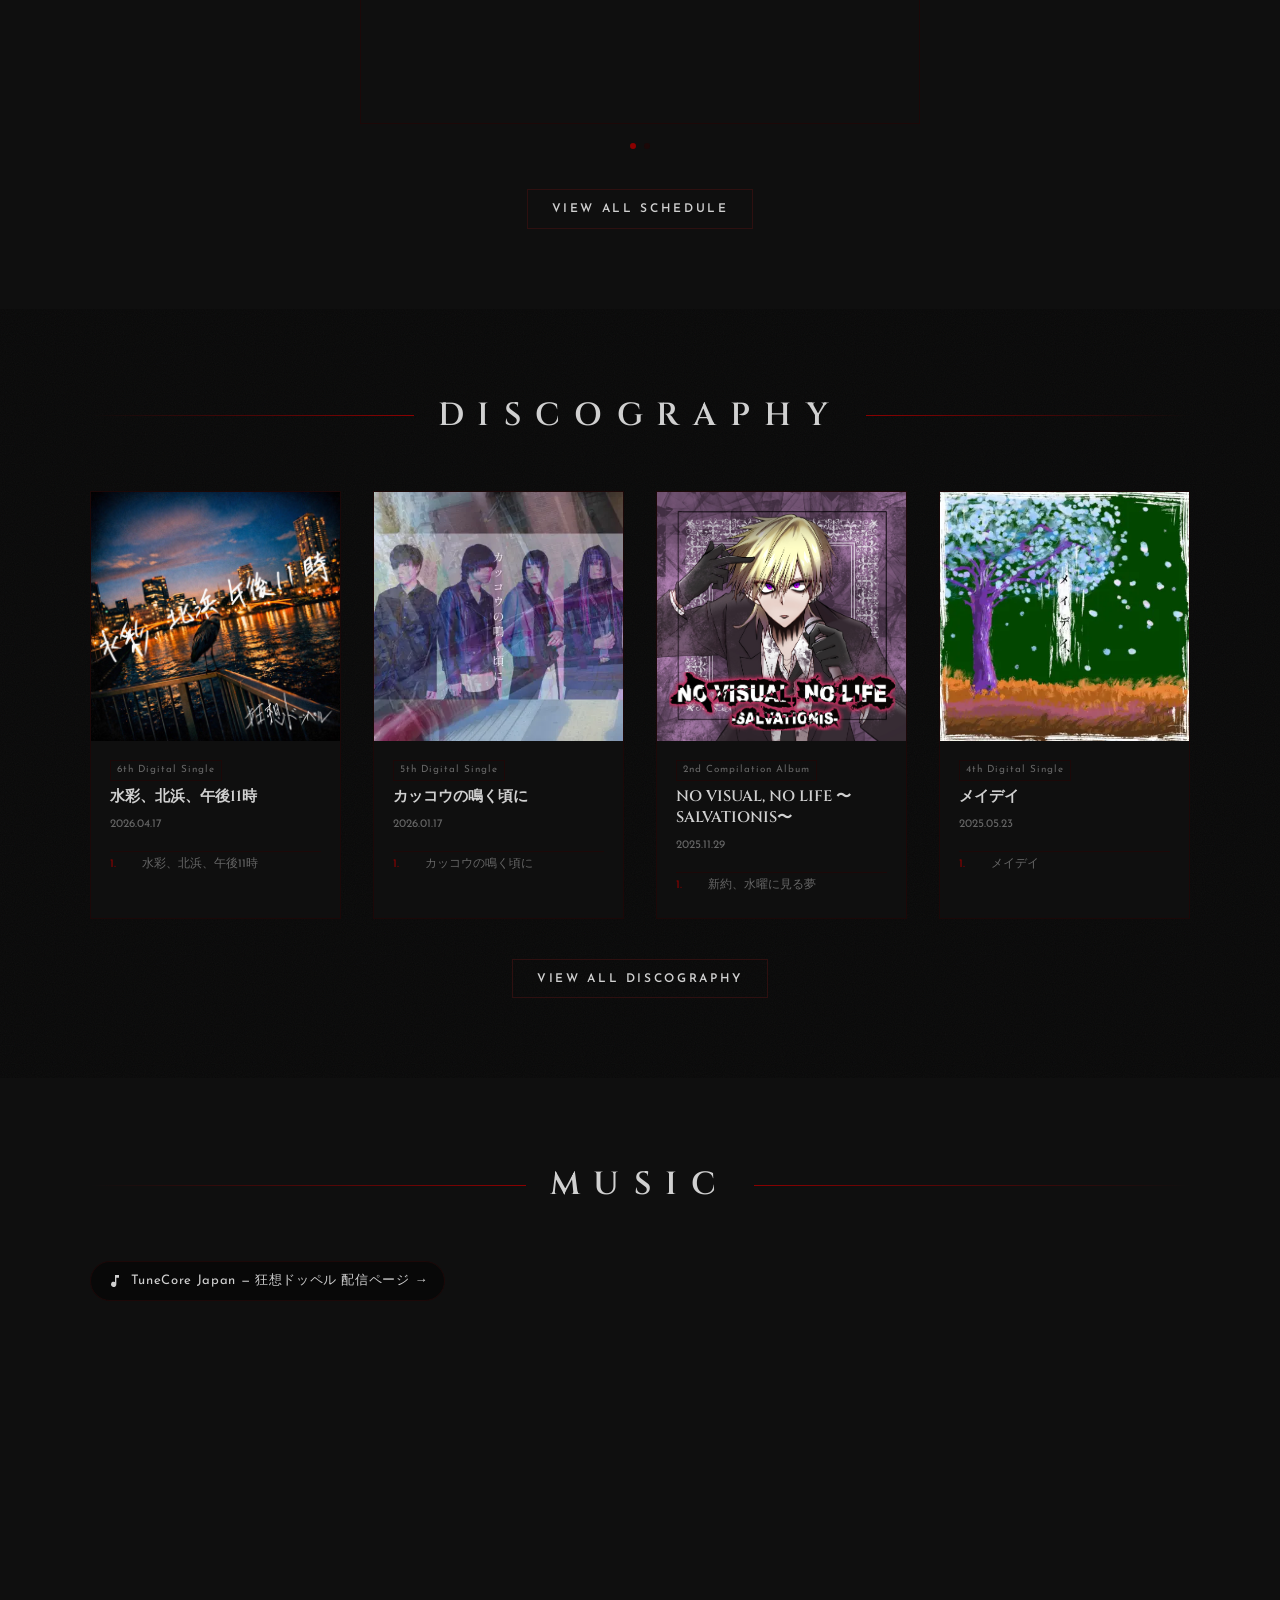
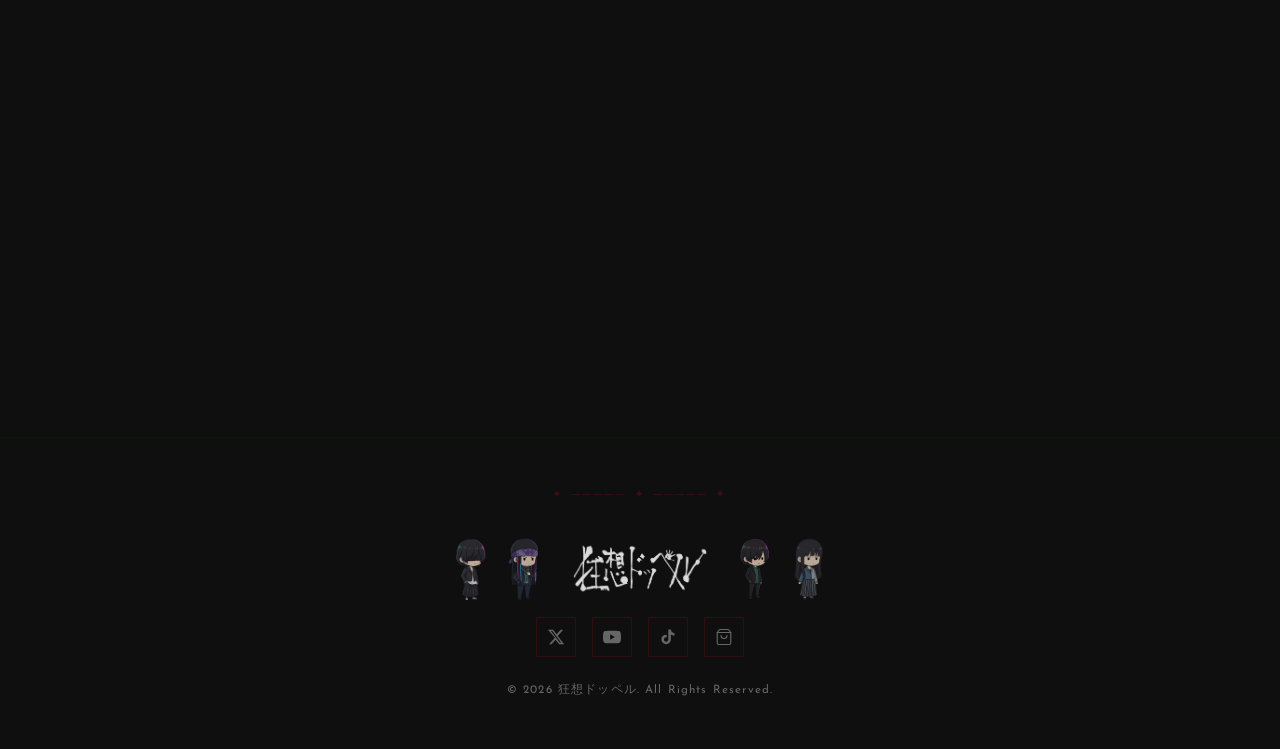
==== commit df2313ac: "Add news: 狂想ドッペル1st ワンマン「無償の愛と哀」(2026.11.08) - Move TiGET link from streaming_url to ticket_url for " ====
--- a/index.html
+++ b/index.html
@@ -152,6 +152,19 @@
         <div class="news__list">
           <!-- ニュース追加: 下のブロックをコピーして追記してください -->
           <div class="news__item fade-in">
+            <div class="news__date">2026.11.08</div>
+            <div>
+              <span class="news__category">LIVE</span>
+              <span class="news__text">
+                狂想ドッペル初のワンマンライブ『無償の愛と哀』開催決定！<br>
+                2027.1.29(金) 本町 club MERCURY ／ OPEN 18:30 START 19:30<br>
+                ワンマン終演後は宿雨(from 奈良)を迎えてアフターパーティ（宿雨当日限定かき氷・riku肉・フタリドッペル（ハルタ&amp;INO）アコースティック演奏）。<br>
+                SPECIAL TICKET ¥3,500+1D（宿雨かき氷＋特典：限定音源＋ステッカー付）／ NORMAL TICKET ¥2,000+1D<br>
+                チケットは11/21(土) 21:00よりTiGETにて発売。11/21 扇町para-dice・12/17 梅田シャングリラのライブ会場では、手売り紙SPECIAL TICKETも限定販売します。
+              </span>
+            </div>
+          </div>
+          <div class="news__item fade-in">
             <div class="news__date">2026.05.09</div>
             <div>
               <span class="news__category">INFO</span>
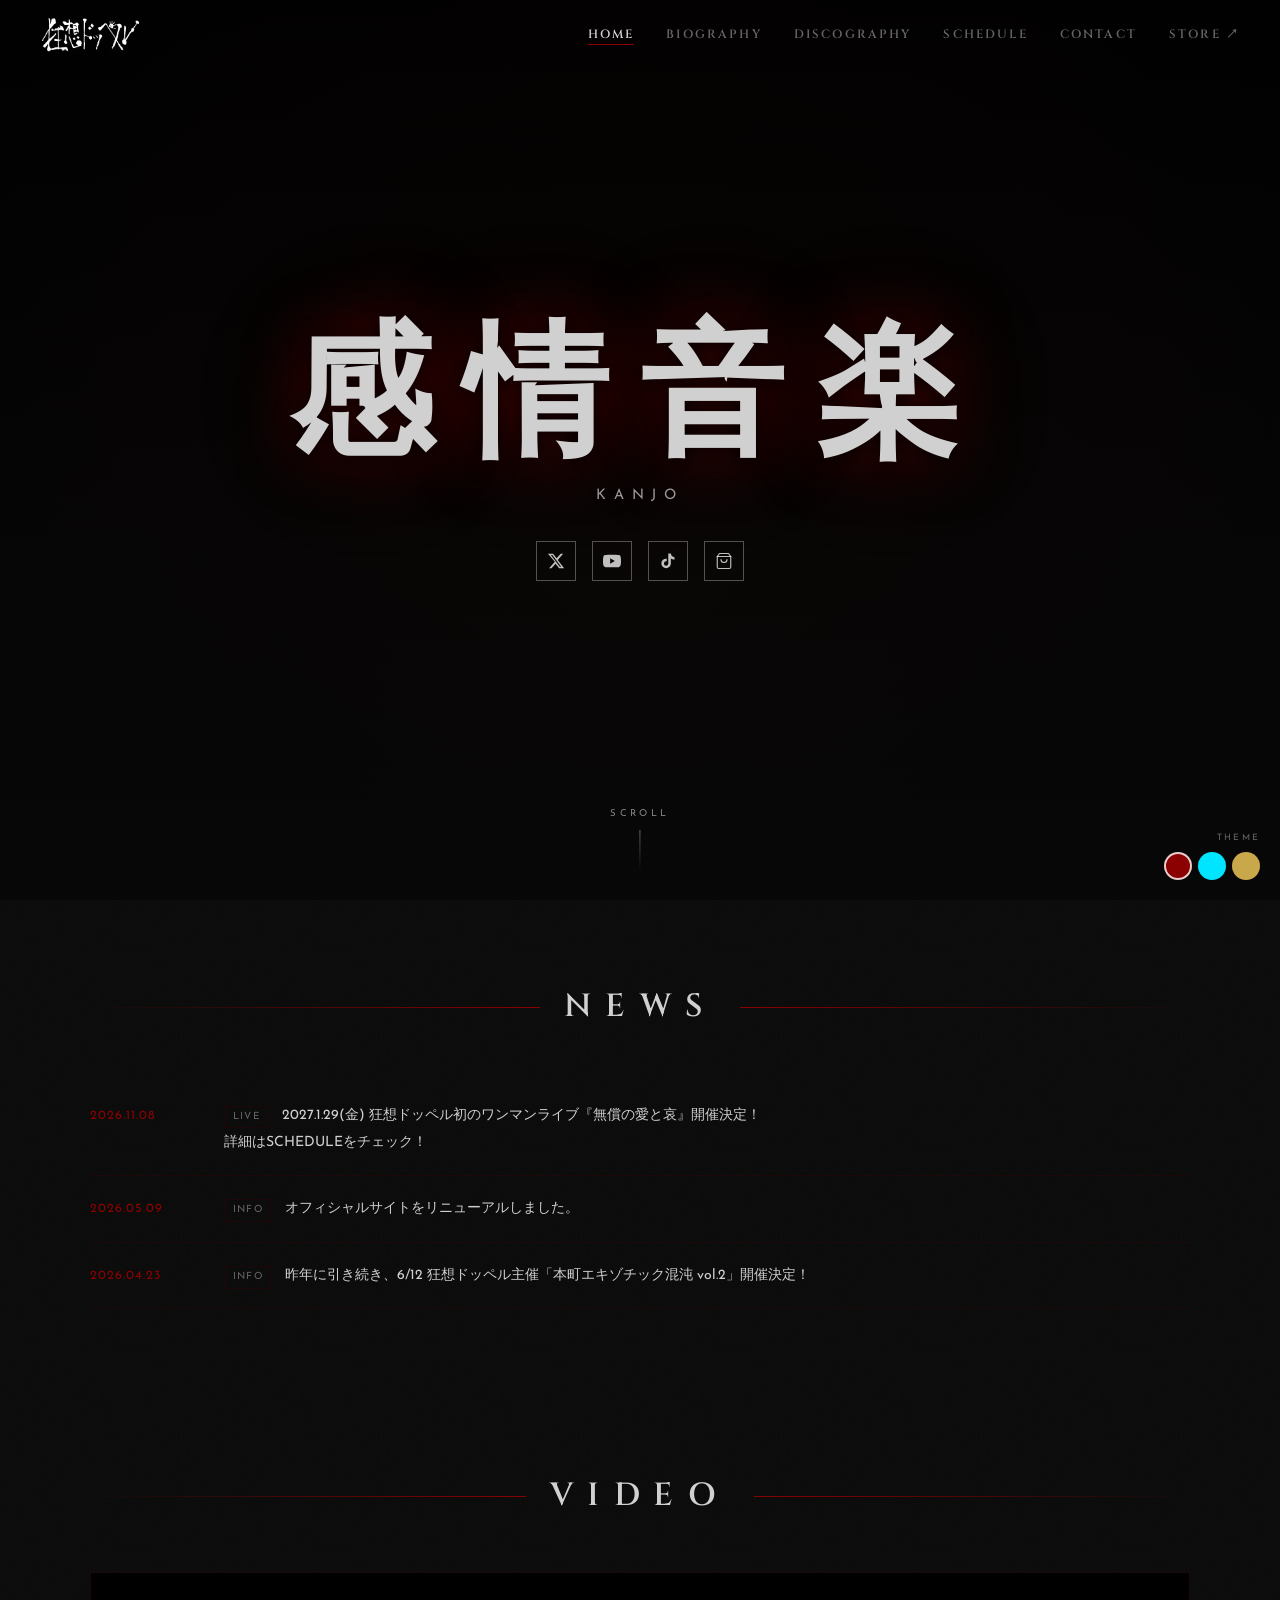
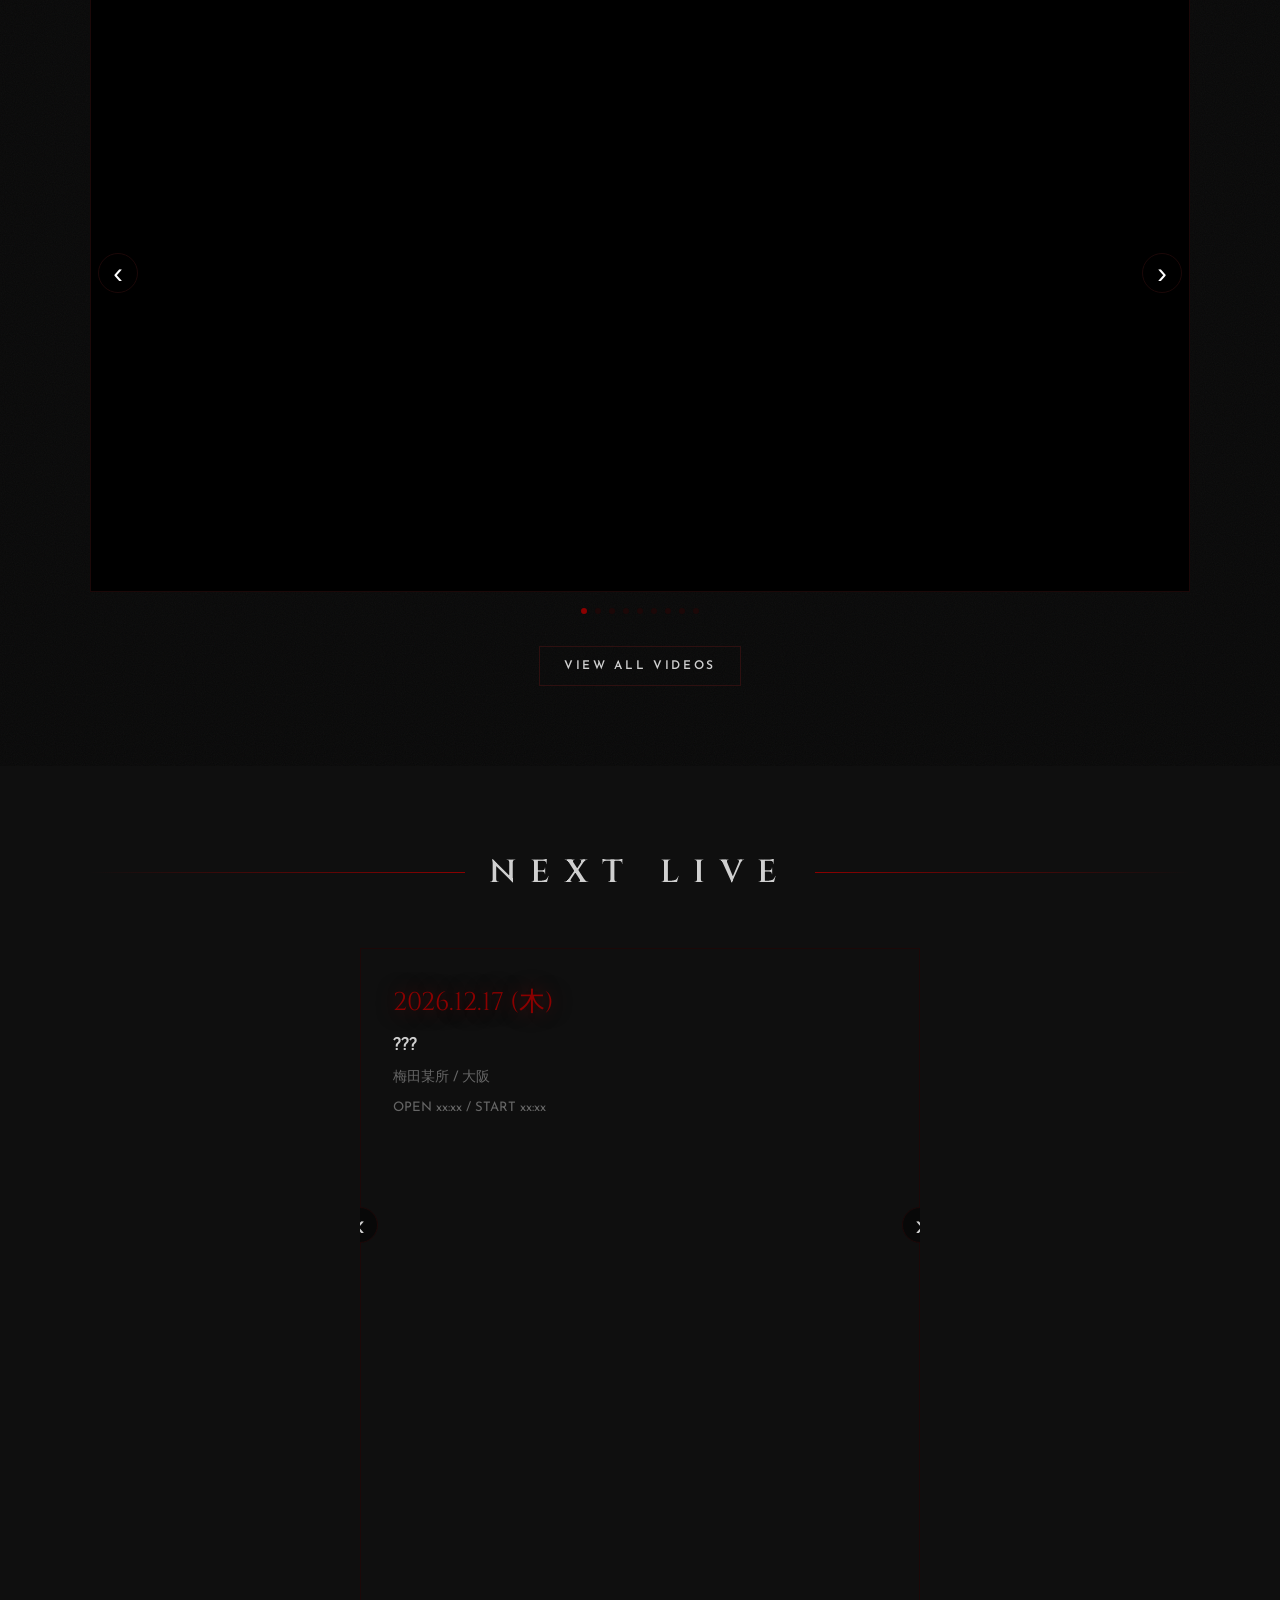
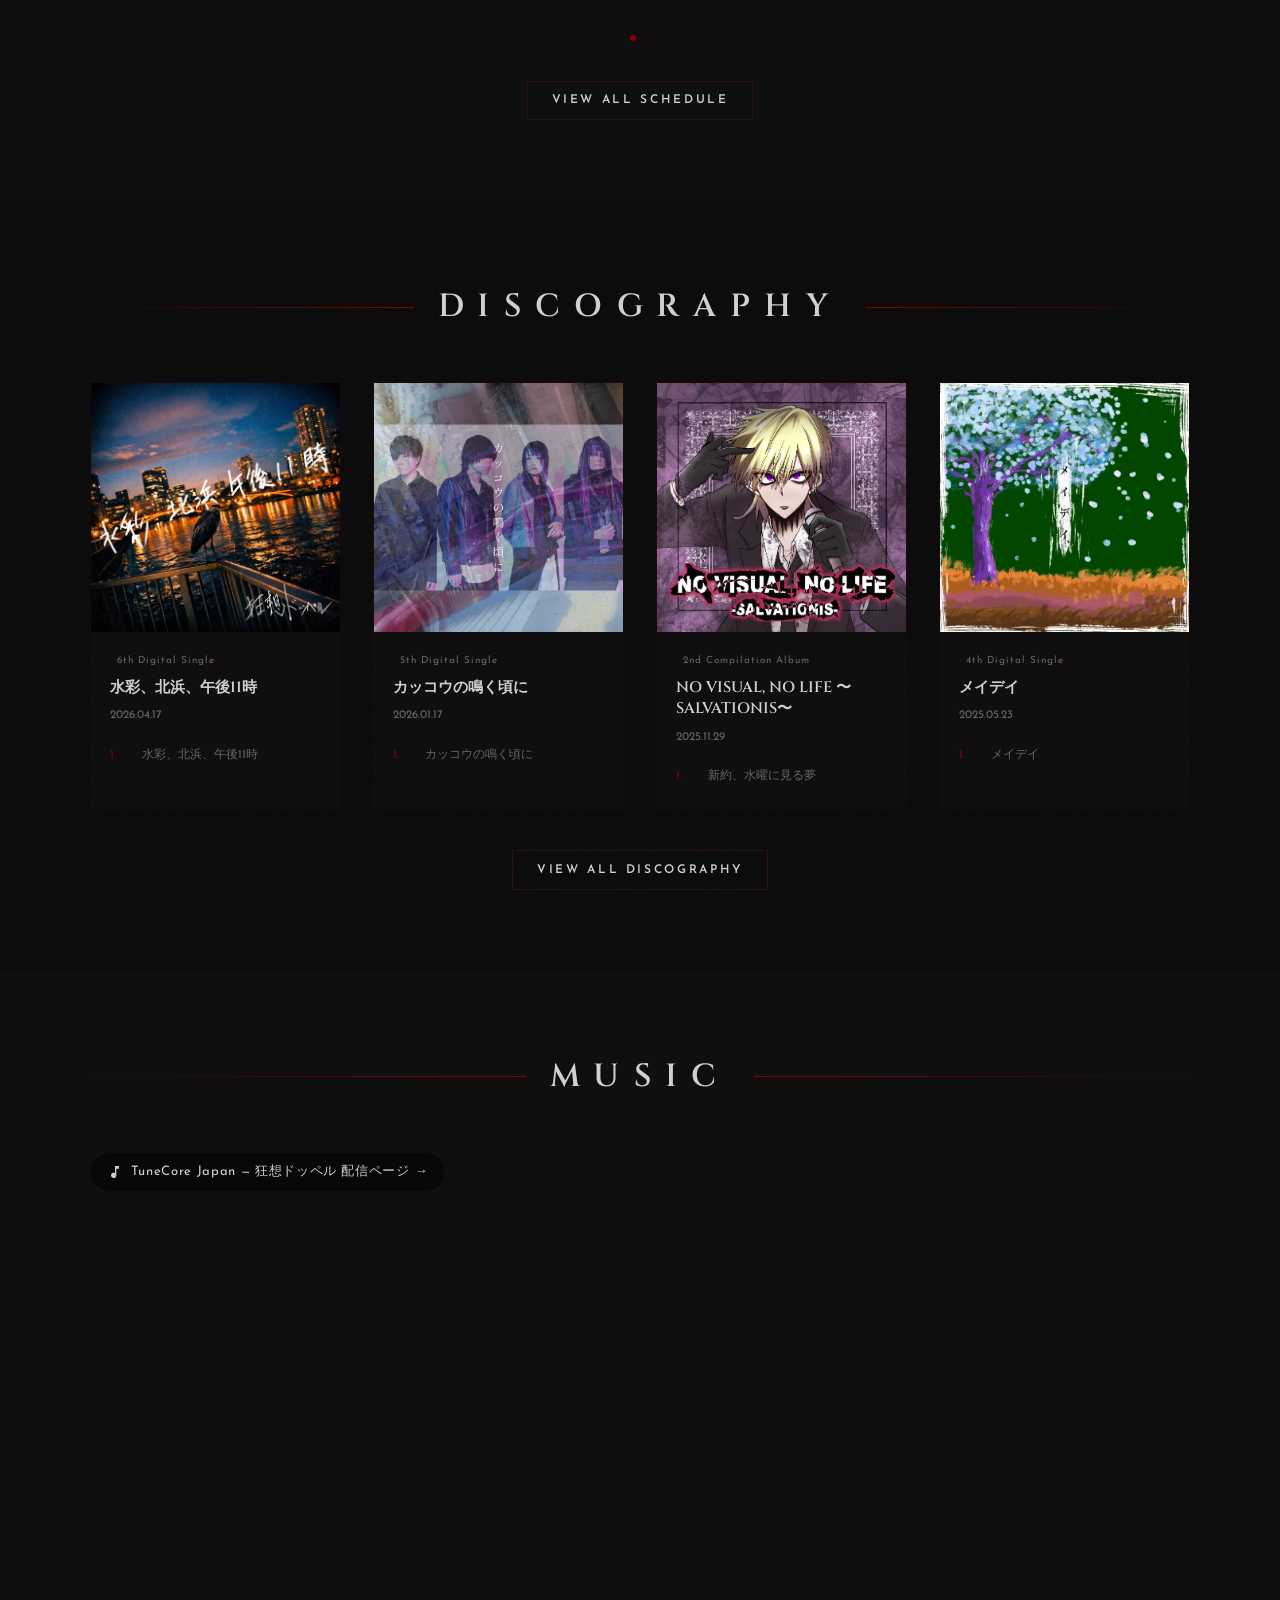
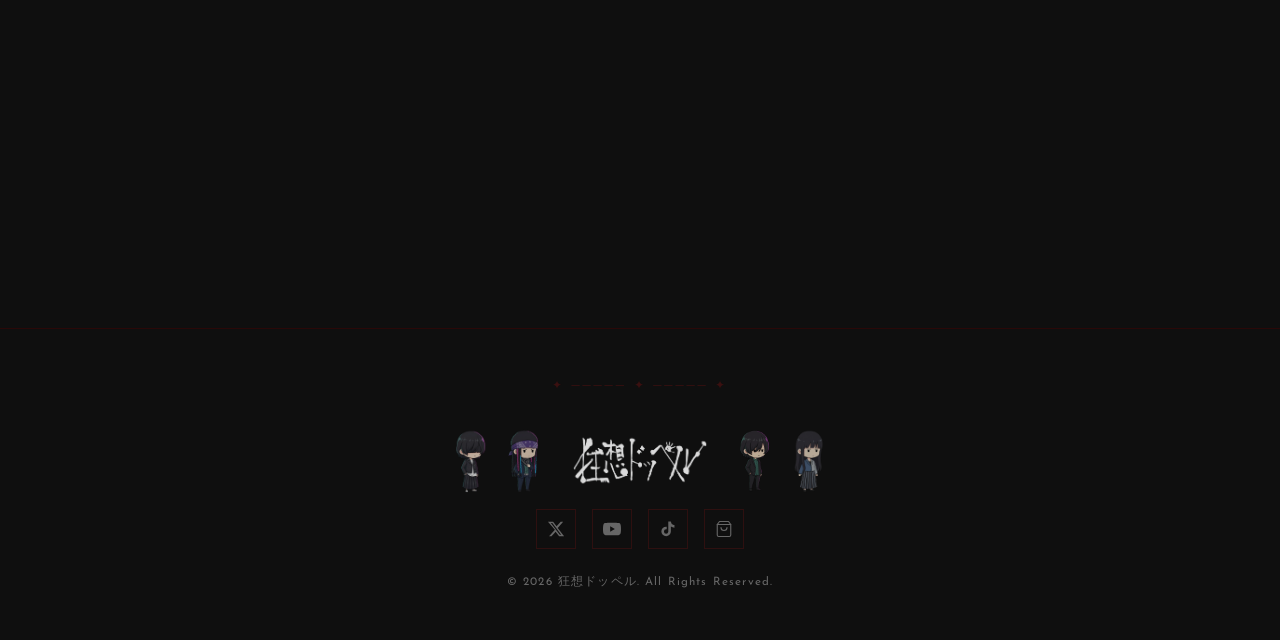
==== commit 60bd16b1: "Shorten news text for 1st one-man live Co-Authored-By: Claude Opus 5.5 <noreply@anthropic.com>" ====
--- a/index.html
+++ b/index.html
@@ -156,11 +156,8 @@
             <div>
               <span class="news__category">LIVE</span>
               <span class="news__text">
-                狂想ドッペル初のワンマンライブ『無償の愛と哀』開催決定！<br>
-                2027.1.29(金) 本町 club MERCURY ／ OPEN 18:30 START 19:30<br>
-                ワンマン終演後は宿雨(from 奈良)を迎えてアフターパーティ（宿雨当日限定かき氷・riku肉・フタリドッペル（ハルタ&amp;INO）アコースティック演奏）。<br>
-                SPECIAL TICKET ¥3,500+1D（宿雨かき氷＋特典：限定音源＋ステッカー付）／ NORMAL TICKET ¥2,000+1D<br>
-                チケットは11/21(土) 21:00よりTiGETにて発売。11/21 扇町para-dice・12/17 梅田シャングリラのライブ会場では、手売り紙SPECIAL TICKETも限定販売します。
+                2027.1.29(金) 狂想ドッペル初のワンマンライブ『無償の愛と哀』開催決定！<br>
+                詳細はSCHEDULEをチェック！
               </span>
             </div>
           </div>
